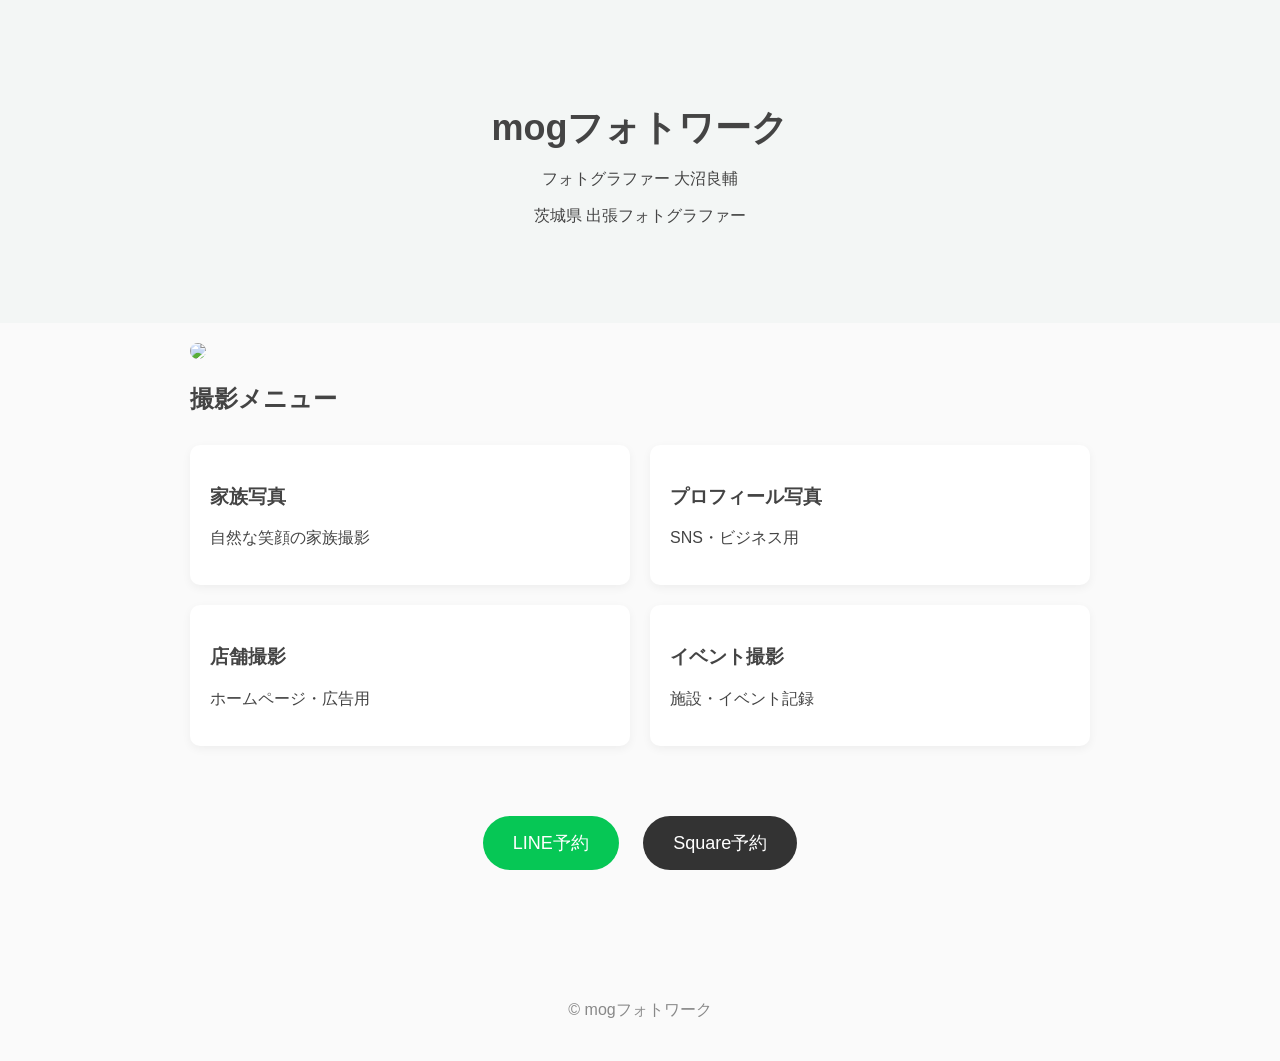
==== index.html @ 62182906 "Add initial HTML structure for mogフォトワーク" ====
<!DOCTYPE html>
<html lang="ja">
<head>
<meta charset="UTF-8">
<title>mogフォトワーク | フォトグラファー 大沼良輔</title>
<meta name="viewport" content="width=device-width, initial-scale=1">

<style>

body{
font-family:sans-serif;
margin:0;
background:#fafafa;
color:#444;
}

header{
text-align:center;
padding:80px 20px;
background:#f3f6f5;
}

h1{
font-size:36px;
margin-bottom:10px;
}

.container{
max-width:900px;
margin:auto;
padding:20px;
}

.hero img{
width:100%;
border-radius:10px;
}

.menu{
display:grid;
grid-template-columns:1fr 1fr;
gap:20px;
margin-top:30px;
}

.card{
background:white;
padding:20px;
border-radius:10px;
box-shadow:0 3px 10px rgba(0,0,0,0.05);
}

.buttons{
text-align:center;
margin:60px 0;
}

.btn{
display:inline-block;
padding:15px 30px;
margin:10px;
border-radius:30px;
text-decoration:none;
color:white;
font-size:18px;
}

.line{
background:#06C755;
}

.square{
background:#333;
}

footer{
text-align:center;
padding:40px;
color:#888;
}

</style>
</head>

<body>

<header>

<h1>mogフォトワーク</h1>
<p>フォトグラファー 大沼良輔</p>
<p>茨城県 出張フォトグラファー</p>

</header>

<div class="container">

<div class="hero">

<img src="photo.jpg">

</div>

<h2>撮影メニュー</h2>

<div class="menu">

<div class="card">
<h3>家族写真</h3>
<p>自然な笑顔の家族撮影</p>
</div>

<div class="card">
<h3>プロフィール写真</h3>
<p>SNS・ビジネス用</p>
</div>

<div class="card">
<h3>店舗撮影</h3>
<p>ホームページ・広告用</p>
</div>

<div class="card">
<h3>イベント撮影</h3>
<p>施設・イベント記録</p>
</div>

</div>

<div class="buttons">

<a class="btn line" href="#">LINE予約</a>

<a class="btn square" href="#">Square予約</a>

</div>

</div>

<footer>

© mogフォトワーク

</footer>

</body>
</html>
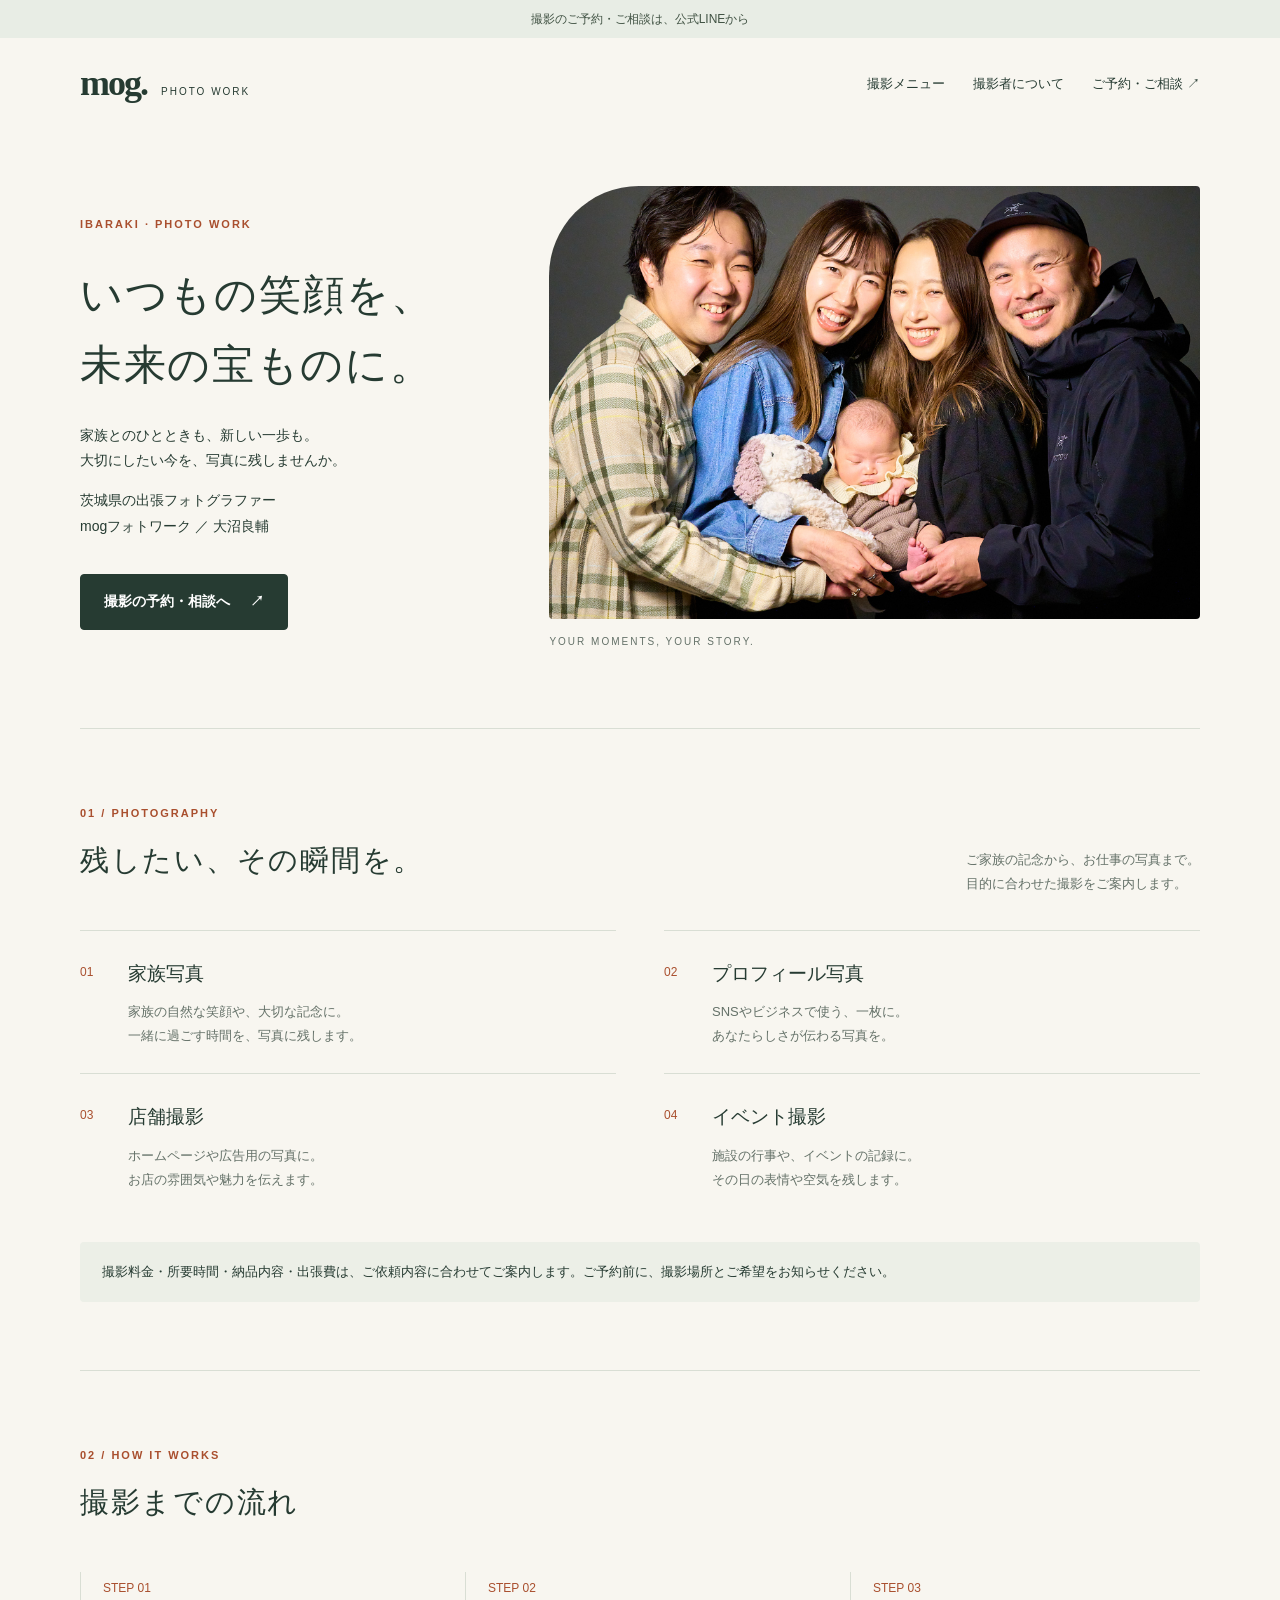
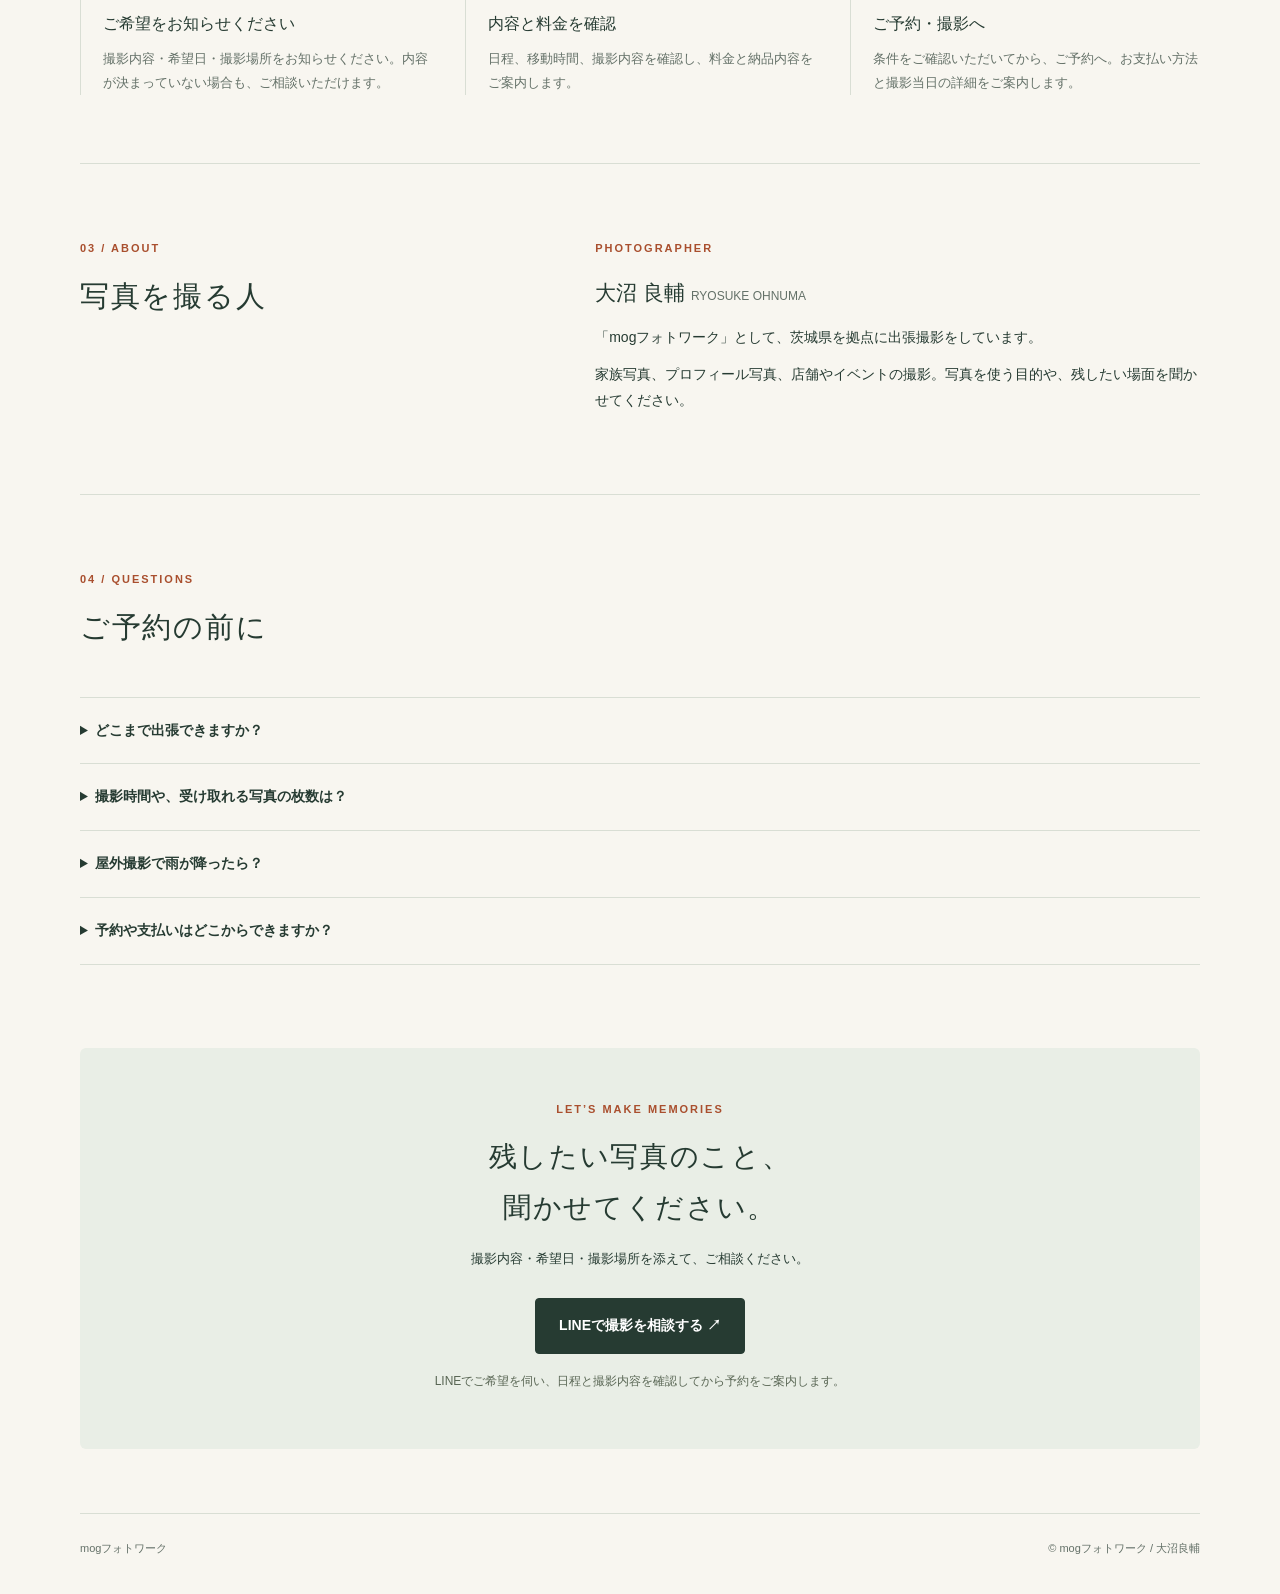
==== commit edfcbb47: "Add files via upload" ====
--- a/index.html
+++ b/index.html
@@ -1,146 +1,51 @@
-<!DOCTYPE html>
+<!doctype html>
 <html lang="ja">
 <head>
-<meta charset="UTF-8">
-<title>mogフォトワーク | フォトグラファー 大沼良輔</title>
+<meta charset="utf-8">
 <meta name="viewport" content="width=device-width, initial-scale=1">
-
+<meta name="description" content="茨城県の出張フォトグラファー、大沼良輔のmogフォトワーク。家族写真、プロフィール、店舗、イベントの撮影をご案内します。">
+<title>mogフォトワーク｜茨城の出張写真撮影</title>
 <style>
-
-body{
-font-family:sans-serif;
-margin:0;
-background:#fafafa;
-color:#444;
-}
-
-header{
-text-align:center;
-padding:80px 20px;
-background:#f3f6f5;
-}
-
-h1{
-font-size:36px;
-margin-bottom:10px;
-}
-
-.container{
-max-width:900px;
-margin:auto;
-padding:20px;
-}
-
-.hero img{
-width:100%;
-border-radius:10px;
-}
-
-.menu{
-display:grid;
-grid-template-columns:1fr 1fr;
-gap:20px;
-margin-top:30px;
-}
-
-.card{
-background:white;
-padding:20px;
-border-radius:10px;
-box-shadow:0 3px 10px rgba(0,0,0,0.05);
-}
-
-.buttons{
-text-align:center;
-margin:60px 0;
-}
-
-.btn{
-display:inline-block;
-padding:15px 30px;
-margin:10px;
-border-radius:30px;
-text-decoration:none;
-color:white;
-font-size:18px;
-}
-
-.line{
-background:#06C755;
-}
-
-.square{
-background:#333;
-}
-
-footer{
-text-align:center;
-padding:40px;
-color:#888;
-}
-
+:root{--paper:#f8f6f0;--ink:#263b32;--muted:#647168;--line:#d9ded4;--accent:#a94f2e;--white:#fffefa}*{box-sizing:border-box}[hidden]{display:none!important}html{scroll-behavior:smooth;scroll-padding-top:30px}body{margin:0;background:var(--paper);color:var(--ink);font-family:-apple-system,BlinkMacSystemFont,"Hiragino Kaku Gothic ProN","Yu Gothic",sans-serif;line-height:1.85}a{color:inherit}button{font:inherit}.wrap{width:min(1120px,calc(100% - 64px));margin:auto}.draft{padding:8px 20px;background:#e8ede5;color:#405243;text-align:center;font-size:12px}.nav{display:flex;align-items:center;justify-content:space-between;padding:26px 0}.brand{text-decoration:none;line-height:1.1}.brand b{font-size:36px;font-family:Georgia,serif;letter-spacing:-2px}.brand small{font-size:10px;letter-spacing:2px;margin-left:14px}.navlinks{display:flex;gap:28px;font-size:13px}.navlinks a{text-decoration:none}.hero{padding:56px 0 76px;display:grid;grid-template-columns:.85fr 1.3fr;gap:44px;align-items:center}.eyebrow{font-size:11px;letter-spacing:2px;color:var(--accent);font-weight:700}.hero h1{font-size:clamp(32px,3.3vw,46px);line-height:1.65;letter-spacing:.04em;font-family:"Yu Mincho","Hiragino Mincho ProN",serif;font-weight:500;margin:23px 0}.hero p{font-size:14px}.hero figure{margin:0}.hero img{display:block;width:100%;height:auto;border-radius:90px 4px 4px 4px}.hero figcaption{font-size:10px;letter-spacing:2px;color:var(--muted);margin-top:14px}.button{display:inline-flex;justify-content:center;align-items:center;gap:20px;background:var(--ink);color:white;text-decoration:none;border:1px solid var(--ink);border-radius:4px;padding:14px 23px;font-weight:600;font-size:14px;min-height:52px}.button.secondary{background:transparent;color:var(--ink)}.button:focus-visible,a:focus-visible,summary:focus-visible{outline:3px solid var(--accent);outline-offset:5px}.hero .button{margin-top:20px}.section{padding:68px 0;border-top:1px solid var(--line)}.sectionhead{display:flex;gap:32px;justify-content:space-between;align-items:end;margin-bottom:34px}h2{font-size:29px;font-weight:500;letter-spacing:.06em;margin:8px 0;font-family:"Yu Mincho","Hiragino Mincho ProN",serif}.sectionhead p{color:var(--muted);font-size:13px;max-width:360px;margin:0}.menus{display:grid;grid-template-columns:1fr 1fr;column-gap:48px}.menu{display:grid;grid-template-columns:36px 1fr;gap:12px;padding:25px 0;border-top:1px solid var(--line)}.number{font-size:12px;color:var(--accent);padding-top:5px}.menu h3{margin:0 0 9px;font-size:19px;font-weight:500}.menu p{font-size:13px;margin:0;color:var(--muted)}.note{font-size:13px;padding:18px 22px;background:#ecefe7;border-radius:4px;margin:25px 0 0}.steps{display:grid;grid-template-columns:repeat(3,1fr);gap:35px}.step{border-left:1px solid var(--line);padding-left:22px}.step h3{font-size:16px;font-weight:500;margin:8px 0}.step p{font-size:13px;color:var(--muted);margin:0}.about{display:grid;grid-template-columns:1fr 1.3fr;gap:50px}.about p{font-size:14px;margin:0 0 12px}.about strong{display:block;font-size:21px;font-weight:500;margin:12px 0}.faq details{border-top:1px solid var(--line);padding:20px 0}.faq details:last-child{border-bottom:1px solid var(--line)}summary{cursor:pointer;font-size:14px;font-weight:600}.faq details p{font-size:13px;color:var(--muted);margin:14px 0 0;max-width:760px}.booking{background:#e9eee6;border:0;border-radius:6px;padding:45px;text-align:center;margin:15px 0 64px}.booking h2{font-size:28px}.booking p{font-size:13px}.actions{display:flex;justify-content:center;flex-wrap:wrap;gap:14px;margin:27px 0 16px}.button[aria-disabled="true"]{background:#e0e5dc;color:#566350;border-color:#a3afa0;cursor:not-allowed}.status{font-size:12px!important;color:#596654}.footer{display:flex;justify-content:space-between;align-items:center;border-top:1px solid var(--line);padding:24px 0 35px;color:var(--muted);font-size:11px}.footer a{text-decoration:none}@media(max-width:760px){.wrap{width:calc(100% - 40px)}.nav{padding:22px 0}.brand small{display:block;margin:7px 0 0;letter-spacing:1px}.navlinks{gap:18px;font-size:12px}.navlinks .aboutlink{display:none}.hero{padding:26px 0 46px;grid-template-columns:1fr;gap:35px}.hero h1{font-size:34px;margin:16px 0}.hero img{border-radius:55px 3px 3px 3px}.hero p{max-width:400px}.section{padding:44px 0}.sectionhead{display:block;margin-bottom:23px}.sectionhead p{margin-top:14px}.menus,.steps,.about{grid-template-columns:1fr;gap:0}.menu{padding:21px 0}.steps{gap:26px}.about{gap:15px}.booking{padding:32px 20px;margin-bottom:35px}.booking h2{font-size:24px}.actions{display:grid;grid-template-columns:1fr}.footer{align-items:start;gap:15px}.footer span{font-size:10px}}@media(prefers-reduced-motion:reduce){html{scroll-behavior:auto}}
 </style>
 </head>
-
 <body>
-
-<header>
-
-<h1>mogフォトワーク</h1>
-<p>フォトグラファー 大沼良輔</p>
-<p>茨城県 出張フォトグラファー</p>
-
-</header>
-
-<div class="container">
-
-<div class="hero">
-
-<img src="photo.jpg">
-
+<div class="draft">撮影のご予約・ご相談は、公式LINEから</div>
+<div class="wrap">
+<header class="nav"><a class="brand" href="#top" aria-label="mogフォトワーク トップ"><b>mog.</b><small>PHOTO WORK</small></a><nav class="navlinks" aria-label="メインナビゲーション"><a href="#menu">撮影メニュー</a><a href="#about" class="aboutlink">撮影者について</a><a href="#booking">ご予約・ご相談 ↗</a></nav></header>
+<main id="top">
+<section class="hero" aria-labelledby="hero-title"><div><span class="eyebrow">IBARAKI · PHOTO WORK</span><h1 id="hero-title">いつもの笑顔を、<br>未来の宝ものに。</h1><p>家族とのひとときも、新しい一歩も。<br>大切にしたい今を、写真に残しませんか。</p><p>茨城県の出張フォトグラファー<br>mogフォトワーク ／ 大沼良輔</p><a class="button" href="#booking">撮影の予約・相談へ <span aria-hidden="true">↗</span></a></div><figure><img src="20251213%E7%A7%8B%E5%B1%B1%E6%A7%984254.jpg" width="2048" height="1365" alt="赤ちゃんを囲む家族の笑顔を写した家族写真" fetchpriority="high"><figcaption>YOUR MOMENTS, YOUR STORY.</figcaption></figure></section>
+<section class="section" id="menu"><div class="sectionhead"><div><span class="eyebrow">01 / PHOTOGRAPHY</span><h2>残したい、その瞬間を。</h2></div><p>ご家族の記念から、お仕事の写真まで。<br>目的に合わせた撮影をご案内します。</p></div><div class="menus"><article class="menu"><span class="number">01</span><div><h3>家族写真</h3><p>家族の自然な笑顔や、大切な記念に。<br>一緒に過ごす時間を、写真に残します。</p></div></article><article class="menu"><span class="number">02</span><div><h3>プロフィール写真</h3><p>SNSやビジネスで使う、一枚に。<br>あなたらしさが伝わる写真を。</p></div></article><article class="menu"><span class="number">03</span><div><h3>店舗撮影</h3><p>ホームページや広告用の写真に。<br>お店の雰囲気や魅力を伝えます。</p></div></article><article class="menu"><span class="number">04</span><div><h3>イベント撮影</h3><p>施設の行事や、イベントの記録に。<br>その日の表情や空気を残します。</p></div></article></div><p class="note">撮影料金・所要時間・納品内容・出張費は、ご依頼内容に合わせてご案内します。ご予約前に、撮影場所とご希望をお知らせください。</p></section>
+<section class="section"><div class="sectionhead"><div><span class="eyebrow">02 / HOW IT WORKS</span><h2>撮影までの流れ</h2></div></div><div class="steps"><article class="step"><span class="number">STEP 01</span><h3>ご希望をお知らせください</h3><p>撮影内容・希望日・撮影場所をお知らせください。内容が決まっていない場合も、ご相談いただけます。</p></article><article class="step"><span class="number">STEP 02</span><h3>内容と料金を確認</h3><p>日程、移動時間、撮影内容を確認し、料金と納品内容をご案内します。</p></article><article class="step"><span class="number">STEP 03</span><h3>ご予約・撮影へ</h3><p>条件をご確認いただいてから、ご予約へ。お支払い方法と撮影当日の詳細をご案内します。</p></article></div></section>
+<section class="section about" id="about"><div><span class="eyebrow">03 / ABOUT</span><h2>写真を撮る人</h2></div><div><span class="eyebrow">PHOTOGRAPHER</span><strong>大沼 良輔 <small style="font-size:12px;color:var(--muted)">RYOSUKE OHNUMA</small></strong><p>「mogフォトワーク」として、茨城県を拠点に出張撮影をしています。</p><p>家族写真、プロフィール写真、店舗やイベントの撮影。写真を使う目的や、残したい場面を聞かせてください。</p></div></section>
+<section class="section faq"><div class="sectionhead"><div><span class="eyebrow">04 / QUESTIONS</span><h2>ご予約の前に</h2></div></div><details><summary>どこまで出張できますか？</summary><p>茨城県を拠点にしています。撮影をご希望の市町村や会場をお知らせください。対応可否と出張費は、ご予約前にご案内します。</p></details><details><summary>撮影時間や、受け取れる写真の枚数は？</summary><p>撮影内容に合わせてご案内します。ご希望の用途や人数とあわせて、必要な枚数や納期があればお知らせください。</p></details><details><summary>屋外撮影で雨が降ったら？</summary><p>雨天時の日程変更やキャンセルの条件は、ご予約前にご確認ください。撮影場所や内容に合わせてご相談します。</p></details><details><summary>予約や支払いはどこからできますか？</summary><p id="booking-answer">撮影のご予約・ご相談は、公式LINEから承っています。日程と撮影内容を確認したうえで、料金・お支払い方法をご案内します。</p></details></section>
+<section class="booking" id="booking"><span class="eyebrow">LET’S MAKE MEMORIES</span><h2>残したい写真のこと、<br>聞かせてください。</h2><p>撮影内容・希望日・撮影場所を添えて、ご相談ください。</p><div class="actions"><a class="button secondary" id="square-link" hidden aria-disabled="true">空き日程・予約を見る</a><a class="button" id="line-link" href="https://lin.ee/82Gytmp">LINEで撮影を相談する ↗</a></div><p class="status" id="booking-status">ご希望を伺い、日程と撮影内容を確認してから予約をご案内します。</p></section>
+</main><footer class="footer"><a href="#top">mogフォトワーク</a><span>© mogフォトワーク / 大沼良輔</span></footer>
 </div>
-
-<h2>撮影メニュー</h2>
-
-<div class="menu">
-
-<div class="card">
-<h3>家族写真</h3>
-<p>自然な笑顔の家族撮影</p>
-</div>
-
-<div class="card">
-<h3>プロフィール写真</h3>
-<p>SNS・ビジネス用</p>
-</div>
-
-<div class="card">
-<h3>店舗撮影</h3>
-<p>ホームページ・広告用</p>
-</div>
-
-<div class="card">
-<h3>イベント撮影</h3>
-<p>施設・イベント記録</p>
-</div>
-
-</div>
-
-<div class="buttons">
-
-<a class="btn line" href="#">LINE予約</a>
-
-<a class="btn square" href="#">Square予約</a>
-
-</div>
-
-</div>
-
-<footer>
-
-© mogフォトワーク
-
-</footer>
-
+<script>
+// お客さま向けの公開URLを確認してから設定。Squareの管理画面URLは使用しない。
+const BOOKING = { square: '', line: 'https://lin.ee/82Gytmp' };
+function connect(id, url, allowedHosts, label) {
+  if (!url) return false;
+  try {
+    const parsed = new URL(url);
+    if (parsed.protocol !== 'https:' || !allowedHosts.includes(parsed.hostname)) return false;
+    if (/\/(dashboard|login)(\/|$)/.test(parsed.pathname)) return false;
+    const anchor = document.getElementById(id);
+    anchor.href = parsed.href;
+    anchor.removeAttribute('aria-disabled');
+    anchor.hidden = false;
+    anchor.textContent = label + ' ↗';
+    return true;
+  } catch { return false; }
+}
+const squareReady = connect('square-link', BOOKING.square, ['squareup.com', 'book.squareup.com', 'app.squareup.com'], '空き日程・予約を見る');
+const lineReady = connect('line-link', BOOKING.line, ['lin.ee', 'line.me'], 'LINEで撮影を相談する');
+if (squareReady || lineReady) {
+  const message = squareReady && lineReady ? '日程が決まっている方はSquare予約へ。撮影内容のご相談はLINEからどうぞ。' : lineReady ? 'LINEでご希望を伺い、日程と撮影内容を確認してから予約をご案内します。' : '空き日程・ご予約はSquare予約からご確認ください。';
+  document.getElementById('booking-status').textContent = message;
+  document.getElementById('booking-answer').textContent = message;
+}
+</script>
 </body>
 </html>
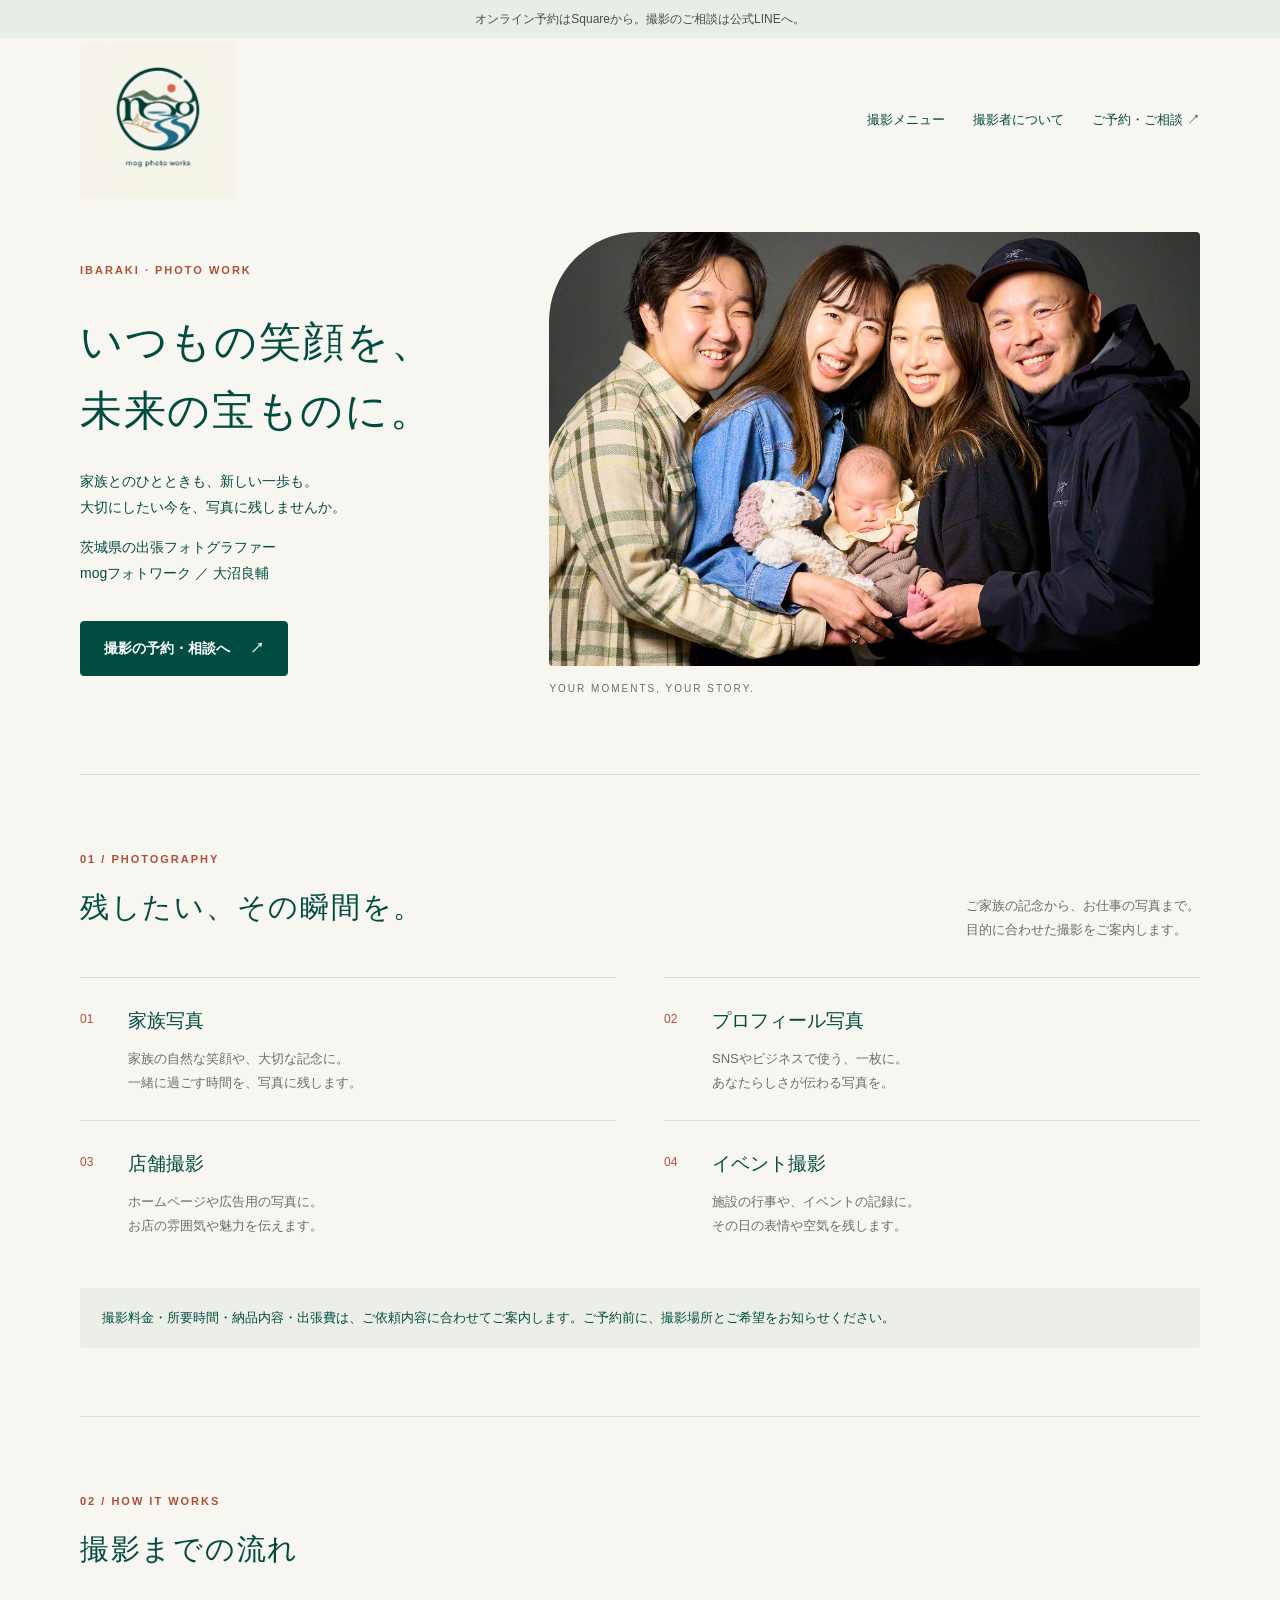
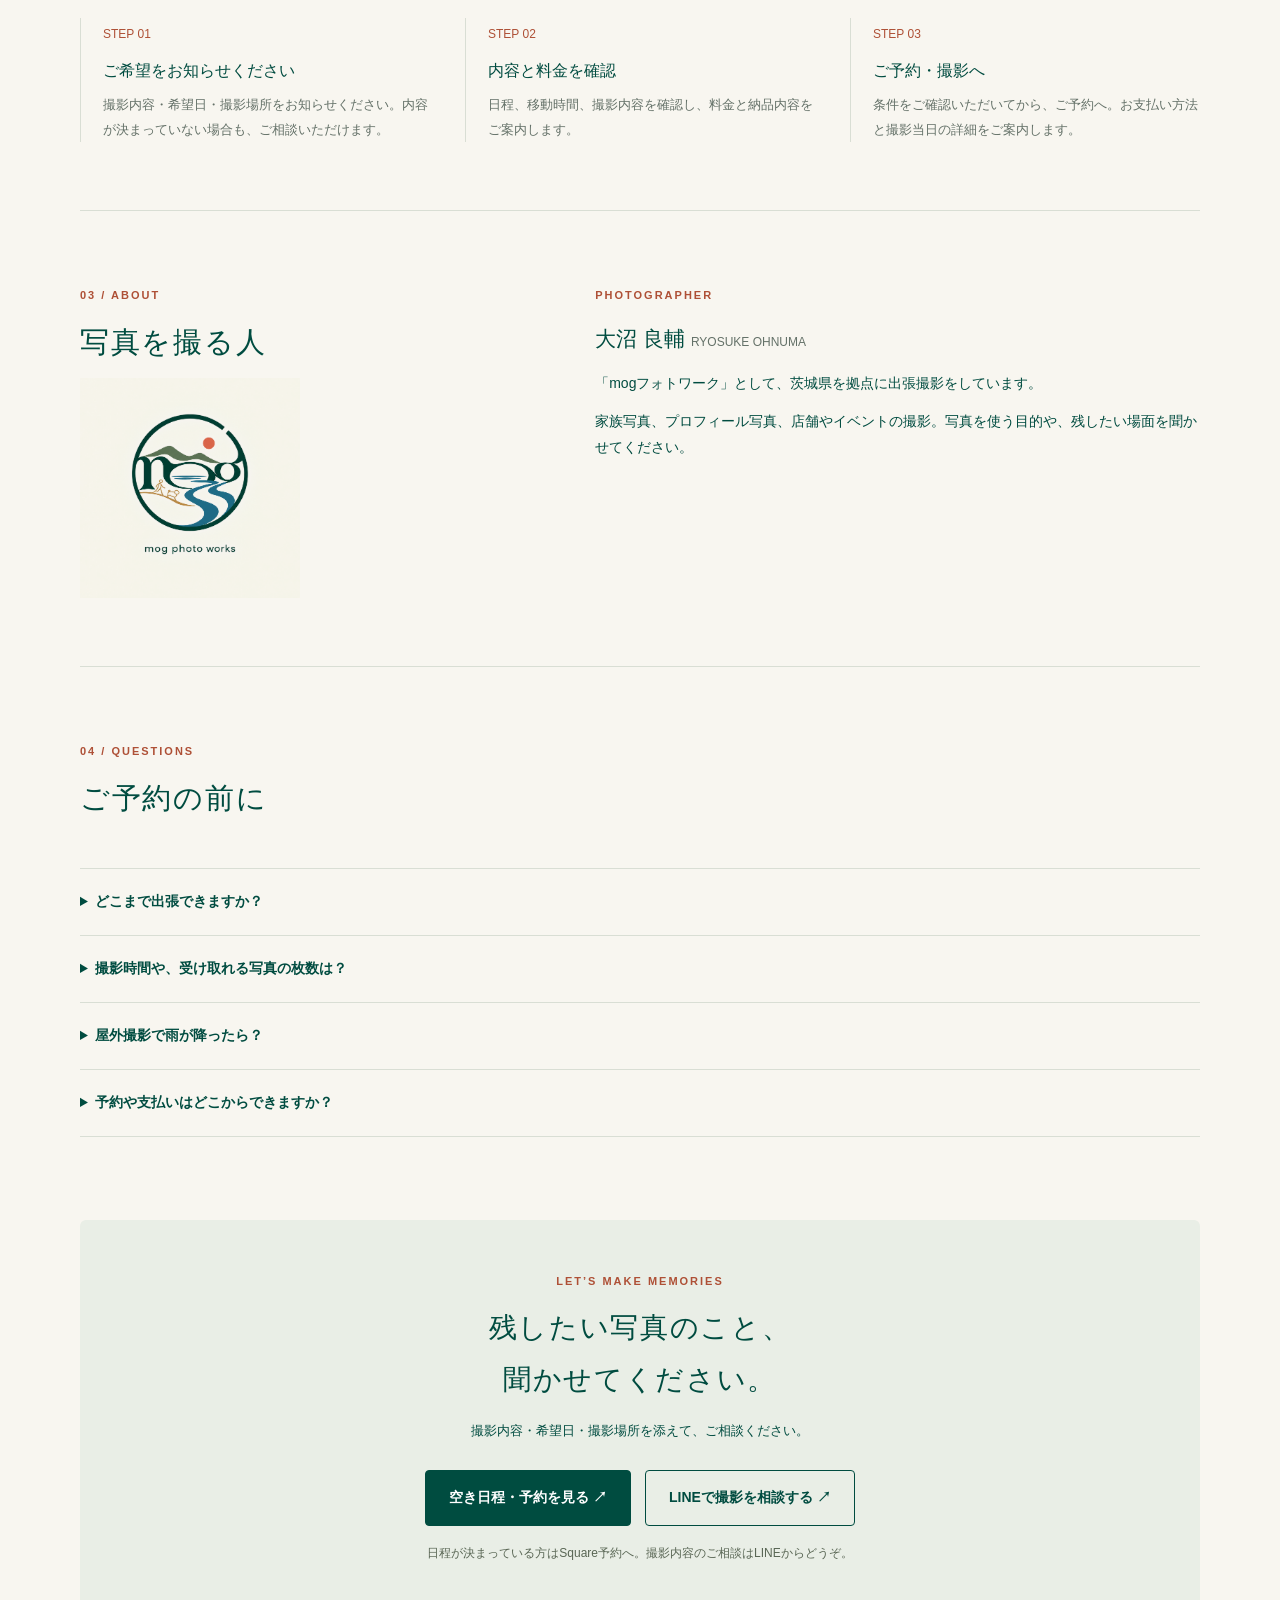
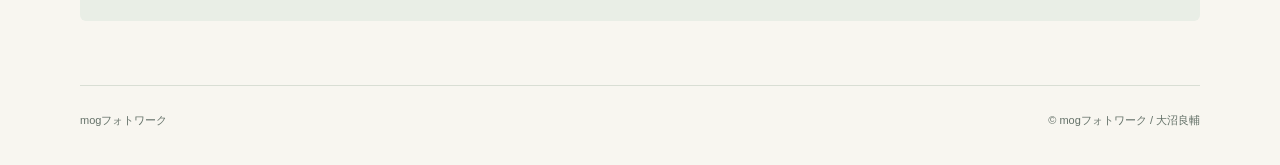
==== commit 6424d989: "Add files via upload" ====
--- a/index.html
+++ b/index.html
@@ -6,25 +6,33 @@
 <meta name="description" content="茨城県の出張フォトグラファー、大沼良輔のmogフォトワーク。家族写真、プロフィール、店舗、イベントの撮影をご案内します。">
 <title>mogフォトワーク｜茨城の出張写真撮影</title>
 <style>
-:root{--paper:#f8f6f0;--ink:#263b32;--muted:#647168;--line:#d9ded4;--accent:#a94f2e;--white:#fffefa}*{box-sizing:border-box}[hidden]{display:none!important}html{scroll-behavior:smooth;scroll-padding-top:30px}body{margin:0;background:var(--paper);color:var(--ink);font-family:-apple-system,BlinkMacSystemFont,"Hiragino Kaku Gothic ProN","Yu Gothic",sans-serif;line-height:1.85}a{color:inherit}button{font:inherit}.wrap{width:min(1120px,calc(100% - 64px));margin:auto}.draft{padding:8px 20px;background:#e8ede5;color:#405243;text-align:center;font-size:12px}.nav{display:flex;align-items:center;justify-content:space-between;padding:26px 0}.brand{text-decoration:none;line-height:1.1}.brand b{font-size:36px;font-family:Georgia,serif;letter-spacing:-2px}.brand small{font-size:10px;letter-spacing:2px;margin-left:14px}.navlinks{display:flex;gap:28px;font-size:13px}.navlinks a{text-decoration:none}.hero{padding:56px 0 76px;display:grid;grid-template-columns:.85fr 1.3fr;gap:44px;align-items:center}.eyebrow{font-size:11px;letter-spacing:2px;color:var(--accent);font-weight:700}.hero h1{font-size:clamp(32px,3.3vw,46px);line-height:1.65;letter-spacing:.04em;font-family:"Yu Mincho","Hiragino Mincho ProN",serif;font-weight:500;margin:23px 0}.hero p{font-size:14px}.hero figure{margin:0}.hero img{display:block;width:100%;height:auto;border-radius:90px 4px 4px 4px}.hero figcaption{font-size:10px;letter-spacing:2px;color:var(--muted);margin-top:14px}.button{display:inline-flex;justify-content:center;align-items:center;gap:20px;background:var(--ink);color:white;text-decoration:none;border:1px solid var(--ink);border-radius:4px;padding:14px 23px;font-weight:600;font-size:14px;min-height:52px}.button.secondary{background:transparent;color:var(--ink)}.button:focus-visible,a:focus-visible,summary:focus-visible{outline:3px solid var(--accent);outline-offset:5px}.hero .button{margin-top:20px}.section{padding:68px 0;border-top:1px solid var(--line)}.sectionhead{display:flex;gap:32px;justify-content:space-between;align-items:end;margin-bottom:34px}h2{font-size:29px;font-weight:500;letter-spacing:.06em;margin:8px 0;font-family:"Yu Mincho","Hiragino Mincho ProN",serif}.sectionhead p{color:var(--muted);font-size:13px;max-width:360px;margin:0}.menus{display:grid;grid-template-columns:1fr 1fr;column-gap:48px}.menu{display:grid;grid-template-columns:36px 1fr;gap:12px;padding:25px 0;border-top:1px solid var(--line)}.number{font-size:12px;color:var(--accent);padding-top:5px}.menu h3{margin:0 0 9px;font-size:19px;font-weight:500}.menu p{font-size:13px;margin:0;color:var(--muted)}.note{font-size:13px;padding:18px 22px;background:#ecefe7;border-radius:4px;margin:25px 0 0}.steps{display:grid;grid-template-columns:repeat(3,1fr);gap:35px}.step{border-left:1px solid var(--line);padding-left:22px}.step h3{font-size:16px;font-weight:500;margin:8px 0}.step p{font-size:13px;color:var(--muted);margin:0}.about{display:grid;grid-template-columns:1fr 1.3fr;gap:50px}.about p{font-size:14px;margin:0 0 12px}.about strong{display:block;font-size:21px;font-weight:500;margin:12px 0}.faq details{border-top:1px solid var(--line);padding:20px 0}.faq details:last-child{border-bottom:1px solid var(--line)}summary{cursor:pointer;font-size:14px;font-weight:600}.faq details p{font-size:13px;color:var(--muted);margin:14px 0 0;max-width:760px}.booking{background:#e9eee6;border:0;border-radius:6px;padding:45px;text-align:center;margin:15px 0 64px}.booking h2{font-size:28px}.booking p{font-size:13px}.actions{display:flex;justify-content:center;flex-wrap:wrap;gap:14px;margin:27px 0 16px}.button[aria-disabled="true"]{background:#e0e5dc;color:#566350;border-color:#a3afa0;cursor:not-allowed}.status{font-size:12px!important;color:#596654}.footer{display:flex;justify-content:space-between;align-items:center;border-top:1px solid var(--line);padding:24px 0 35px;color:var(--muted);font-size:11px}.footer a{text-decoration:none}@media(max-width:760px){.wrap{width:calc(100% - 40px)}.nav{padding:22px 0}.brand small{display:block;margin:7px 0 0;letter-spacing:1px}.navlinks{gap:18px;font-size:12px}.navlinks .aboutlink{display:none}.hero{padding:26px 0 46px;grid-template-columns:1fr;gap:35px}.hero h1{font-size:34px;margin:16px 0}.hero img{border-radius:55px 3px 3px 3px}.hero p{max-width:400px}.section{padding:44px 0}.sectionhead{display:block;margin-bottom:23px}.sectionhead p{margin-top:14px}.menus,.steps,.about{grid-template-columns:1fr;gap:0}.menu{padding:21px 0}.steps{gap:26px}.about{gap:15px}.booking{padding:32px 20px;margin-bottom:35px}.booking h2{font-size:24px}.actions{display:grid;grid-template-columns:1fr}.footer{align-items:start;gap:15px}.footer span{font-size:10px}}@media(prefers-reduced-motion:reduce){html{scroll-behavior:auto}}
+:root{--paper:#f8f6f0;--ink:#004c40;--muted:#647168;--line:#d9ded4;--accent:#ae5036;--white:#fffefa}*{box-sizing:border-box}[hidden]{display:none!important}html{scroll-behavior:smooth;scroll-padding-top:30px}body{margin:0;background:var(--paper);color:var(--ink);font-family:-apple-system,BlinkMacSystemFont,"Hiragino Kaku Gothic ProN","Yu Gothic",sans-serif;line-height:1.85}a{color:inherit}button{font:inherit}.wrap{width:min(1120px,calc(100% - 64px));margin:auto}.draft{padding:8px 20px;background:#e8ede5;color:#405243;text-align:center;font-size:12px}.nav{display:flex;align-items:center;justify-content:space-between;padding:26px 0}.brand{text-decoration:none;line-height:1.1}.brand b{font-size:36px;font-family:Georgia,serif;letter-spacing:-2px}.brand small{font-size:10px;letter-spacing:2px;margin-left:14px}.navlinks{display:flex;gap:28px;font-size:13px}.navlinks a{text-decoration:none}.hero{padding:56px 0 76px;display:grid;grid-template-columns:.85fr 1.3fr;gap:44px;align-items:center}.eyebrow{font-size:11px;letter-spacing:2px;color:var(--accent);font-weight:700}.hero h1{font-size:clamp(32px,3.3vw,46px);line-height:1.65;letter-spacing:.04em;font-family:"Yu Mincho","Hiragino Mincho ProN",serif;font-weight:500;margin:23px 0}.hero p{font-size:14px}.hero figure{margin:0}.hero img{display:block;width:100%;height:auto;border-radius:90px 4px 4px 4px}.hero figcaption{font-size:10px;letter-spacing:2px;color:var(--muted);margin-top:14px}.button{display:inline-flex;justify-content:center;align-items:center;gap:20px;background:var(--ink);color:white;text-decoration:none;border:1px solid var(--ink);border-radius:4px;padding:14px 23px;font-weight:600;font-size:14px;min-height:52px}.button.secondary{background:transparent;color:var(--ink)}.button:focus-visible,a:focus-visible,summary:focus-visible{outline:3px solid var(--accent);outline-offset:5px}.hero .button{margin-top:20px}.section{padding:68px 0;border-top:1px solid var(--line)}.sectionhead{display:flex;gap:32px;justify-content:space-between;align-items:end;margin-bottom:34px}h2{font-size:29px;font-weight:500;letter-spacing:.06em;margin:8px 0;font-family:"Yu Mincho","Hiragino Mincho ProN",serif}.sectionhead p{color:var(--muted);font-size:13px;max-width:360px;margin:0}.menus{display:grid;grid-template-columns:1fr 1fr;column-gap:48px}.menu{display:grid;grid-template-columns:36px 1fr;gap:12px;padding:25px 0;border-top:1px solid var(--line)}.number{font-size:12px;color:var(--accent);padding-top:5px}.menu h3{margin:0 0 9px;font-size:19px;font-weight:500}.menu p{font-size:13px;margin:0;color:var(--muted)}.note{font-size:13px;padding:18px 22px;background:#ecefe7;border-radius:4px;margin:25px 0 0}.steps{display:grid;grid-template-columns:repeat(3,1fr);gap:35px}.step{border-left:1px solid var(--line);padding-left:22px}.step h3{font-size:16px;font-weight:500;margin:8px 0}.step p{font-size:13px;color:var(--muted);margin:0}.about{display:grid;grid-template-columns:1fr 1.3fr;gap:50px}.about p{font-size:14px;margin:0 0 12px}.about strong{display:block;font-size:21px;font-weight:500;margin:12px 0}.faq details{border-top:1px solid var(--line);padding:20px 0}.faq details:last-child{border-bottom:1px solid var(--line)}summary{cursor:pointer;font-size:14px;font-weight:600}.faq details p{font-size:13px;color:var(--muted);margin:14px 0 0;max-width:760px}.booking{background:#e9eee6;border:0;border-radius:6px;padding:45px;text-align:center;margin:15px 0 64px}.booking h2{font-size:28px}.booking p{font-size:13px}.actions{display:flex;justify-content:center;flex-wrap:wrap;gap:14px;margin:27px 0 16px}.button[aria-disabled="true"]{background:#e0e5dc;color:#566350;border-color:#a3afa0;cursor:not-allowed}.status{font-size:12px!important;color:#596654}.footer{display:flex;justify-content:space-between;align-items:center;border-top:1px solid var(--line);padding:24px 0 35px;color:var(--muted);font-size:11px}.footer a{text-decoration:none}@media(max-width:760px){.wrap{width:calc(100% - 40px)}.nav{padding:22px 0}.brand small{display:block;margin:7px 0 0;letter-spacing:1px}.navlinks{gap:18px;font-size:12px}.navlinks .aboutlink{display:none}.hero{padding:26px 0 46px;grid-template-columns:1fr;gap:35px}.hero h1{font-size:34px;margin:16px 0}.hero img{border-radius:55px 3px 3px 3px}.hero p{max-width:400px}.section{padding:44px 0}.sectionhead{display:block;margin-bottom:23px}.sectionhead p{margin-top:14px}.menus,.steps,.about{grid-template-columns:1fr;gap:0}.menu{padding:21px 0}.steps{gap:26px}.about{gap:15px}.booking{padding:32px 20px;margin-bottom:35px}.booking h2{font-size:24px}.actions{display:grid;grid-template-columns:1fr}.footer{align-items:start;gap:15px}.footer span{font-size:10px}}@media(prefers-reduced-motion:reduce){html{scroll-behavior:auto}}
+
+/* Supplied brand artwork, kept intact. */
+.brand{display:block;flex-shrink:0;width:156px}
+.brand-logo{display:block;width:100%;height:auto;mix-blend-mode:multiply}
+.nav{padding:4px 0;gap:24px}
+.hero{padding-top:30px}
+.about-logo{display:block;width:220px;height:auto;max-width:100%;mix-blend-mode:multiply;margin-top:8px}
+@media(max-width:760px){.brand{width:116px}.nav{padding:4px 0;gap:12px}.navlinks{gap:14px;flex-wrap:wrap;justify-content:flex-end}.hero{padding-top:20px}.about-logo{width:180px}}
 </style>
 </head>
 <body>
-<div class="draft">撮影のご予約・ご相談は、公式LINEから</div>
+<div class="draft">オンライン予約はSquareから。撮影のご相談は公式LINEへ。</div>
 <div class="wrap">
-<header class="nav"><a class="brand" href="#top" aria-label="mogフォトワーク トップ"><b>mog.</b><small>PHOTO WORK</small></a><nav class="navlinks" aria-label="メインナビゲーション"><a href="#menu">撮影メニュー</a><a href="#about" class="aboutlink">撮影者について</a><a href="#booking">ご予約・ご相談 ↗</a></nav></header>
+<header class="nav"><a class="brand" href="#top" aria-label="mogフォトワーク トップ"><img class="brand-logo" src="mog-logo.png" width="5016" height="5016" alt="mog photo works"></a><nav class="navlinks" aria-label="メインナビゲーション"><a href="#menu">撮影メニュー</a><a href="#about" class="aboutlink">撮影者について</a><a href="#booking">ご予約・ご相談 ↗</a></nav></header>
 <main id="top">
 <section class="hero" aria-labelledby="hero-title"><div><span class="eyebrow">IBARAKI · PHOTO WORK</span><h1 id="hero-title">いつもの笑顔を、<br>未来の宝ものに。</h1><p>家族とのひとときも、新しい一歩も。<br>大切にしたい今を、写真に残しませんか。</p><p>茨城県の出張フォトグラファー<br>mogフォトワーク ／ 大沼良輔</p><a class="button" href="#booking">撮影の予約・相談へ <span aria-hidden="true">↗</span></a></div><figure><img src="20251213%E7%A7%8B%E5%B1%B1%E6%A7%984254.jpg" width="2048" height="1365" alt="赤ちゃんを囲む家族の笑顔を写した家族写真" fetchpriority="high"><figcaption>YOUR MOMENTS, YOUR STORY.</figcaption></figure></section>
 <section class="section" id="menu"><div class="sectionhead"><div><span class="eyebrow">01 / PHOTOGRAPHY</span><h2>残したい、その瞬間を。</h2></div><p>ご家族の記念から、お仕事の写真まで。<br>目的に合わせた撮影をご案内します。</p></div><div class="menus"><article class="menu"><span class="number">01</span><div><h3>家族写真</h3><p>家族の自然な笑顔や、大切な記念に。<br>一緒に過ごす時間を、写真に残します。</p></div></article><article class="menu"><span class="number">02</span><div><h3>プロフィール写真</h3><p>SNSやビジネスで使う、一枚に。<br>あなたらしさが伝わる写真を。</p></div></article><article class="menu"><span class="number">03</span><div><h3>店舗撮影</h3><p>ホームページや広告用の写真に。<br>お店の雰囲気や魅力を伝えます。</p></div></article><article class="menu"><span class="number">04</span><div><h3>イベント撮影</h3><p>施設の行事や、イベントの記録に。<br>その日の表情や空気を残します。</p></div></article></div><p class="note">撮影料金・所要時間・納品内容・出張費は、ご依頼内容に合わせてご案内します。ご予約前に、撮影場所とご希望をお知らせください。</p></section>
 <section class="section"><div class="sectionhead"><div><span class="eyebrow">02 / HOW IT WORKS</span><h2>撮影までの流れ</h2></div></div><div class="steps"><article class="step"><span class="number">STEP 01</span><h3>ご希望をお知らせください</h3><p>撮影内容・希望日・撮影場所をお知らせください。内容が決まっていない場合も、ご相談いただけます。</p></article><article class="step"><span class="number">STEP 02</span><h3>内容と料金を確認</h3><p>日程、移動時間、撮影内容を確認し、料金と納品内容をご案内します。</p></article><article class="step"><span class="number">STEP 03</span><h3>ご予約・撮影へ</h3><p>条件をご確認いただいてから、ご予約へ。お支払い方法と撮影当日の詳細をご案内します。</p></article></div></section>
-<section class="section about" id="about"><div><span class="eyebrow">03 / ABOUT</span><h2>写真を撮る人</h2></div><div><span class="eyebrow">PHOTOGRAPHER</span><strong>大沼 良輔 <small style="font-size:12px;color:var(--muted)">RYOSUKE OHNUMA</small></strong><p>「mogフォトワーク」として、茨城県を拠点に出張撮影をしています。</p><p>家族写真、プロフィール写真、店舗やイベントの撮影。写真を使う目的や、残したい場面を聞かせてください。</p></div></section>
-<section class="section faq"><div class="sectionhead"><div><span class="eyebrow">04 / QUESTIONS</span><h2>ご予約の前に</h2></div></div><details><summary>どこまで出張できますか？</summary><p>茨城県を拠点にしています。撮影をご希望の市町村や会場をお知らせください。対応可否と出張費は、ご予約前にご案内します。</p></details><details><summary>撮影時間や、受け取れる写真の枚数は？</summary><p>撮影内容に合わせてご案内します。ご希望の用途や人数とあわせて、必要な枚数や納期があればお知らせください。</p></details><details><summary>屋外撮影で雨が降ったら？</summary><p>雨天時の日程変更やキャンセルの条件は、ご予約前にご確認ください。撮影場所や内容に合わせてご相談します。</p></details><details><summary>予約や支払いはどこからできますか？</summary><p id="booking-answer">撮影のご予約・ご相談は、公式LINEから承っています。日程と撮影内容を確認したうえで、料金・お支払い方法をご案内します。</p></details></section>
-<section class="booking" id="booking"><span class="eyebrow">LET’S MAKE MEMORIES</span><h2>残したい写真のこと、<br>聞かせてください。</h2><p>撮影内容・希望日・撮影場所を添えて、ご相談ください。</p><div class="actions"><a class="button secondary" id="square-link" hidden aria-disabled="true">空き日程・予約を見る</a><a class="button" id="line-link" href="https://lin.ee/82Gytmp">LINEで撮影を相談する ↗</a></div><p class="status" id="booking-status">ご希望を伺い、日程と撮影内容を確認してから予約をご案内します。</p></section>
+<section class="section about" id="about"><div><span class="eyebrow">03 / ABOUT</span><h2>写真を撮る人</h2><img class="about-logo" src="mog-logo.png" width="5016" height="5016" alt="mog photo worksのロゴ" loading="lazy"></div><div><span class="eyebrow">PHOTOGRAPHER</span><strong>大沼 良輔 <small style="font-size:12px;color:var(--muted)">RYOSUKE OHNUMA</small></strong><p>「mogフォトワーク」として、茨城県を拠点に出張撮影をしています。</p><p>家族写真、プロフィール写真、店舗やイベントの撮影。写真を使う目的や、残したい場面を聞かせてください。</p></div></section>
+<section class="section faq"><div class="sectionhead"><div><span class="eyebrow">04 / QUESTIONS</span><h2>ご予約の前に</h2></div></div><details><summary>どこまで出張できますか？</summary><p>茨城県を拠点にしています。撮影をご希望の市町村や会場をお知らせください。対応可否と出張費は、ご予約前にご案内します。</p></details><details><summary>撮影時間や、受け取れる写真の枚数は？</summary><p>撮影内容に合わせてご案内します。ご希望の用途や人数とあわせて、必要な枚数や納期があればお知らせください。</p></details><details><summary>屋外撮影で雨が降ったら？</summary><p>雨天時の日程変更やキャンセルの条件は、ご予約前にご確認ください。撮影場所や内容に合わせてご相談します。</p></details><details><summary>予約や支払いはどこからできますか？</summary><p id="booking-answer">空き日程・予約メニューはSquare予約ページからご確認ください。撮影場所や内容のご相談は公式LINEで承っています。お支払い条件はご予約時にご確認ください。</p></details></section>
+<section class="booking" id="booking"><span class="eyebrow">LET’S MAKE MEMORIES</span><h2>残したい写真のこと、<br>聞かせてください。</h2><p>撮影内容・希望日・撮影場所を添えて、ご相談ください。</p><div class="actions"><a class="button" id="square-link" href="https://app.squareup.com/appointments/book/hnw331b20ayoka/LTMH9V4V33420/start">空き日程・予約を見る ↗</a><a class="button secondary" id="line-link" href="https://lin.ee/82Gytmp">LINEで撮影を相談する ↗</a></div><p class="status" id="booking-status">空き日程・予約メニューはSquareへ。撮影場所や内容のご相談はLINEからどうぞ。</p></section>
 </main><footer class="footer"><a href="#top">mogフォトワーク</a><span>© mogフォトワーク / 大沼良輔</span></footer>
 </div>
 <script>
 // お客さま向けの公開URLを確認してから設定。Squareの管理画面URLは使用しない。
-const BOOKING = { square: '', line: 'https://lin.ee/82Gytmp' };
+const BOOKING = { square: 'https://app.squareup.com/appointments/book/hnw331b20ayoka/LTMH9V4V33420/start', line: 'https://lin.ee/82Gytmp' };
 function connect(id, url, allowedHosts, label) {
   if (!url) return false;
   try {
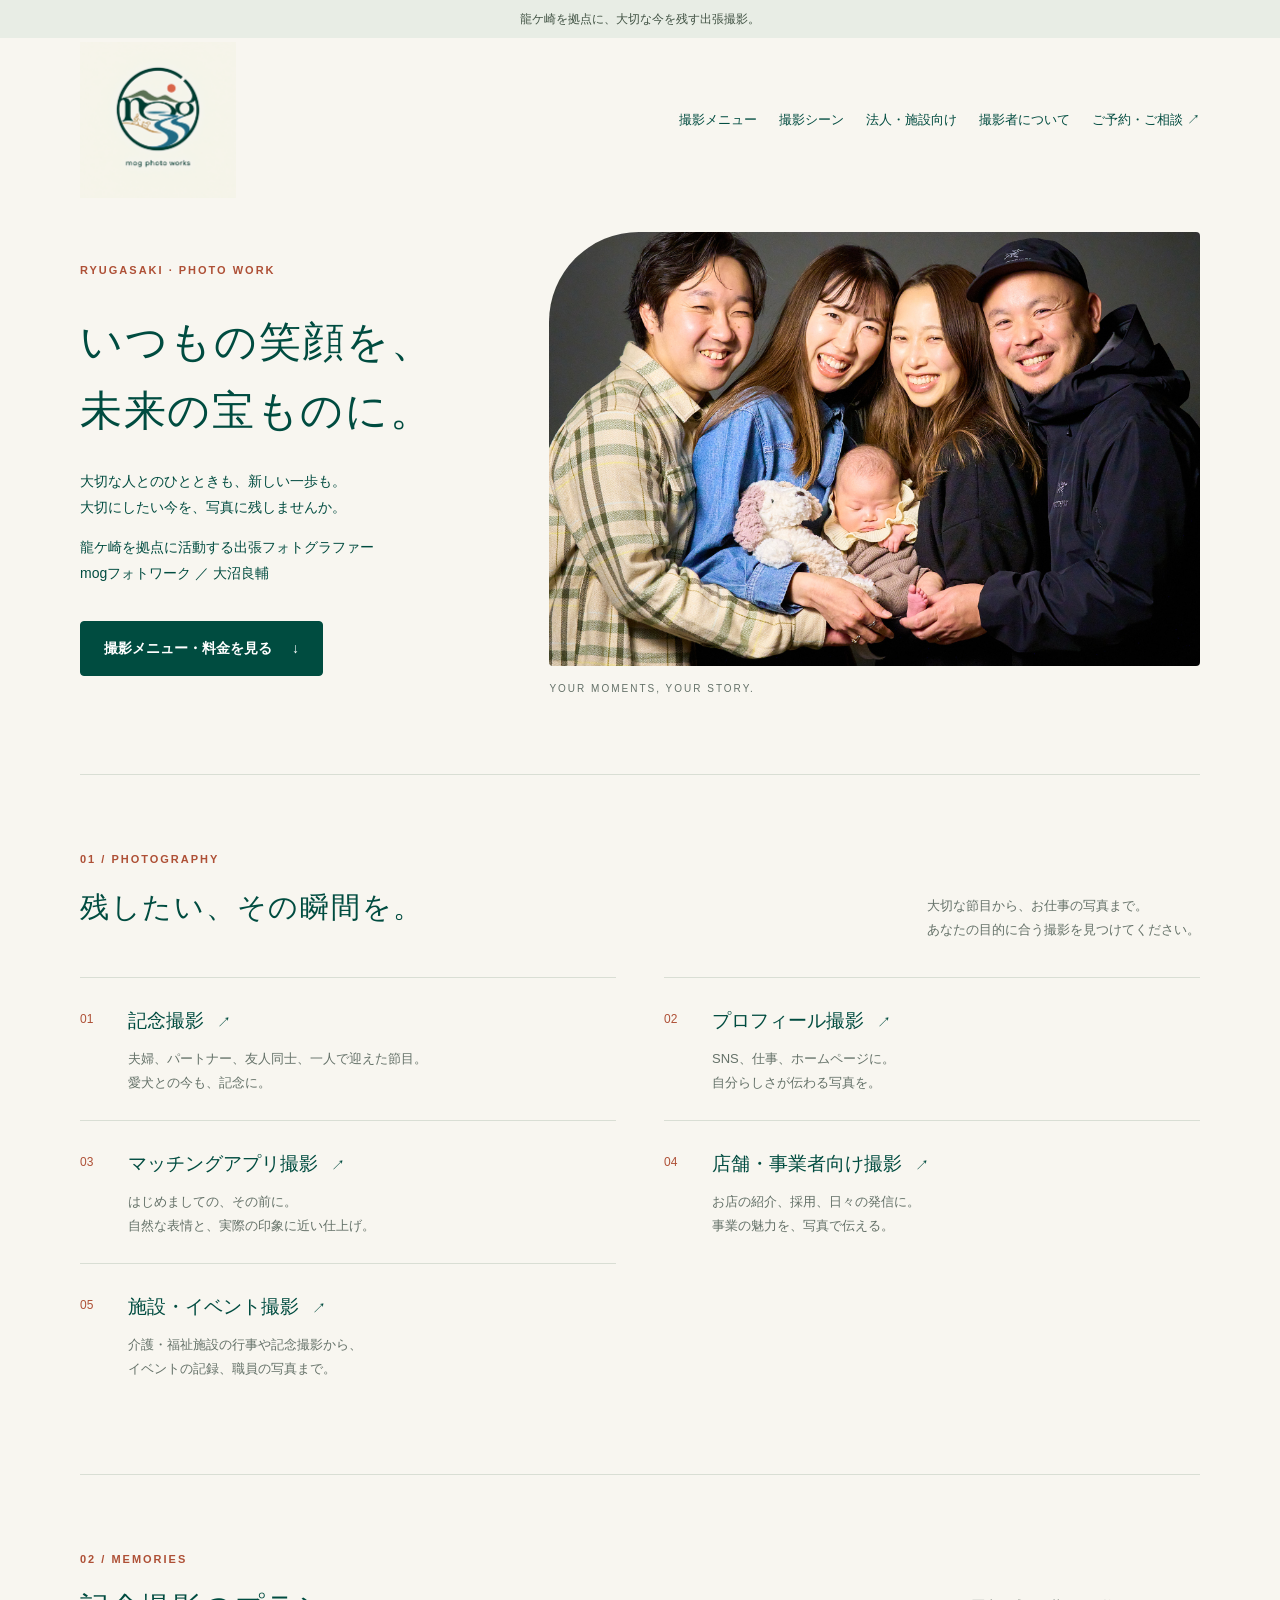
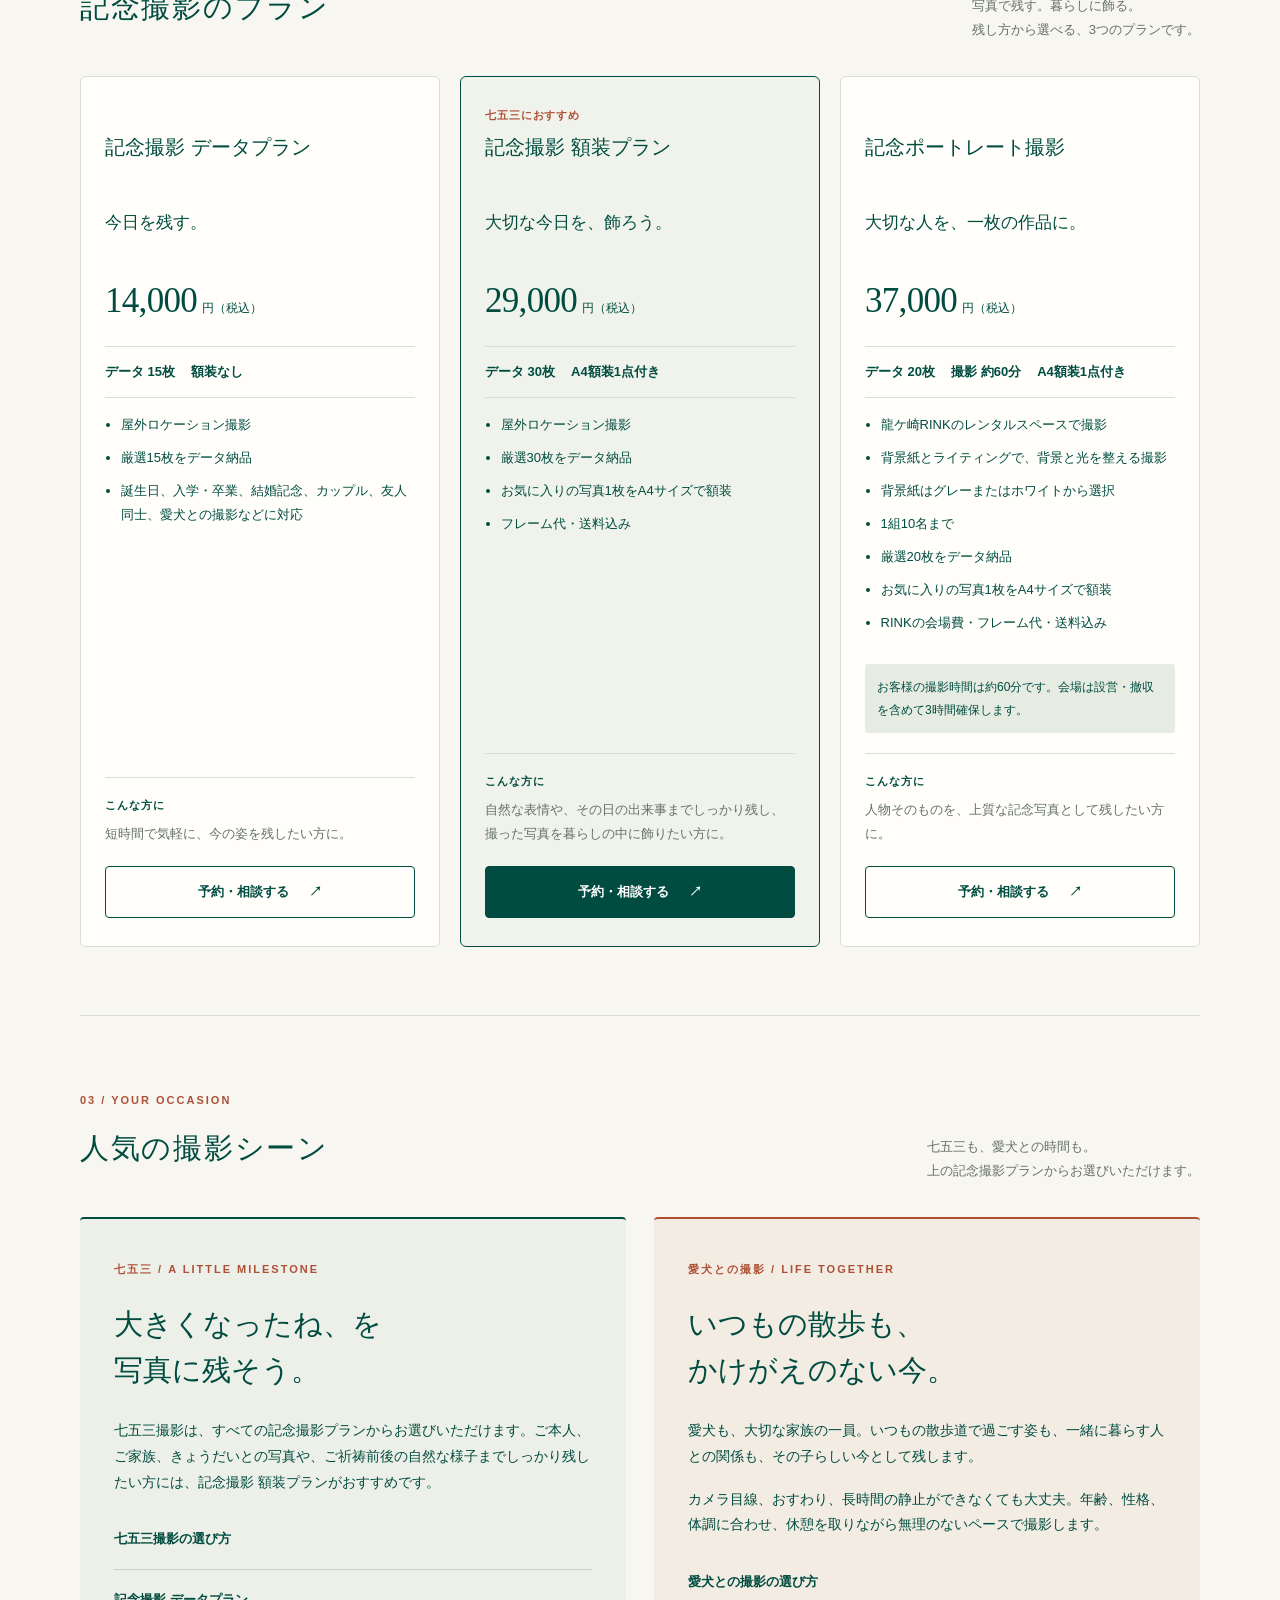
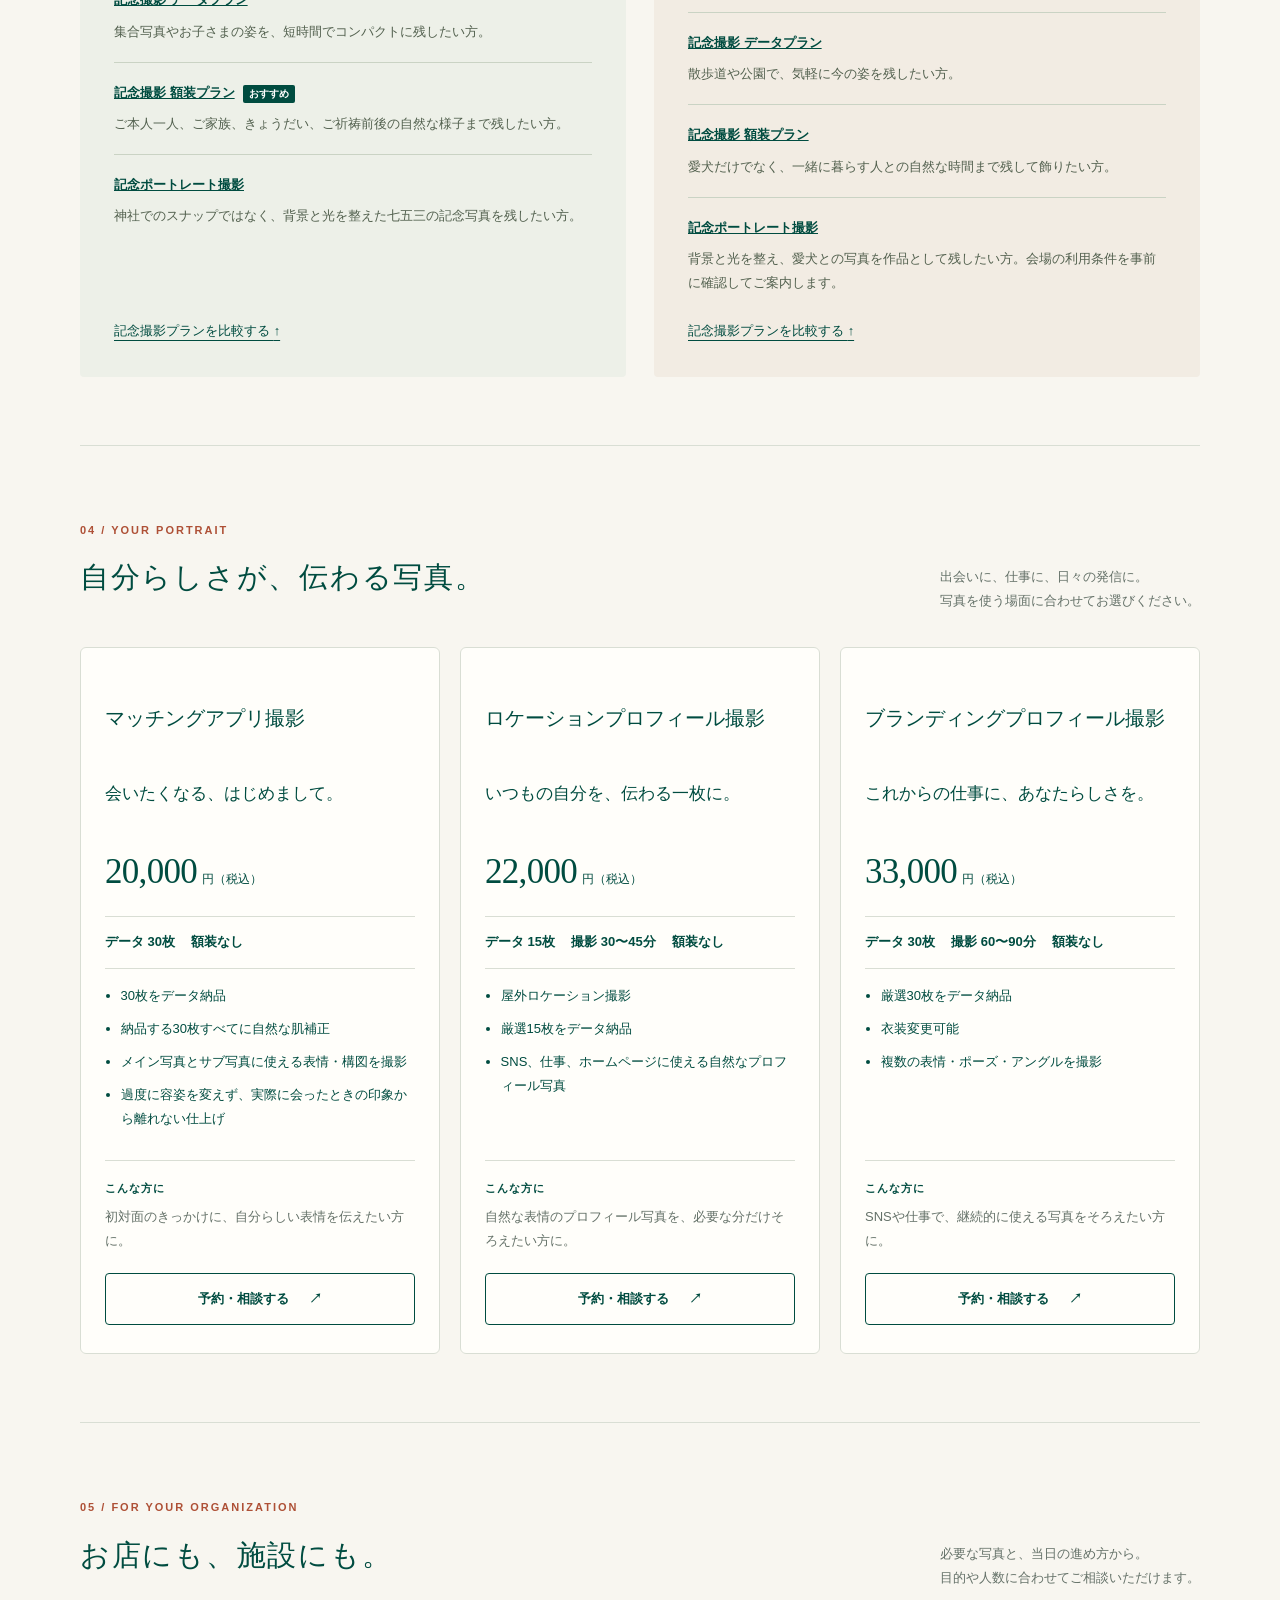
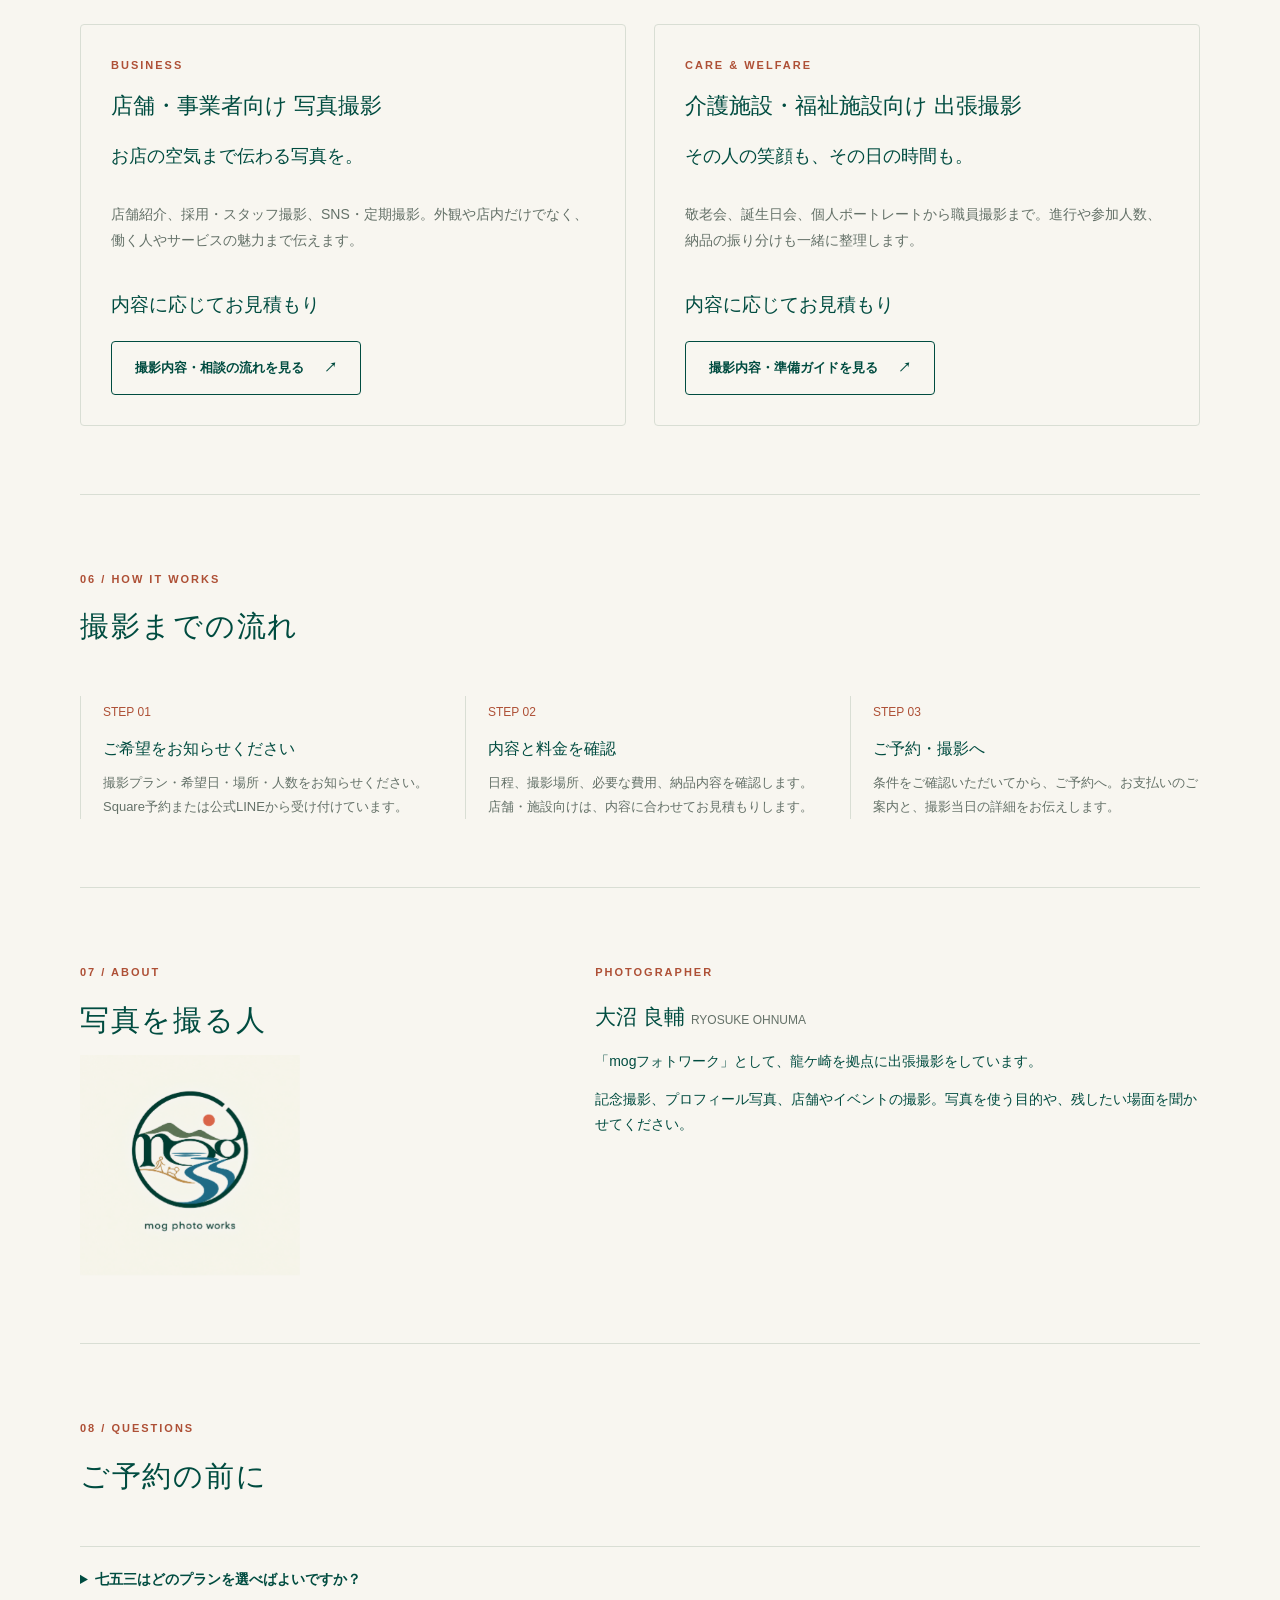
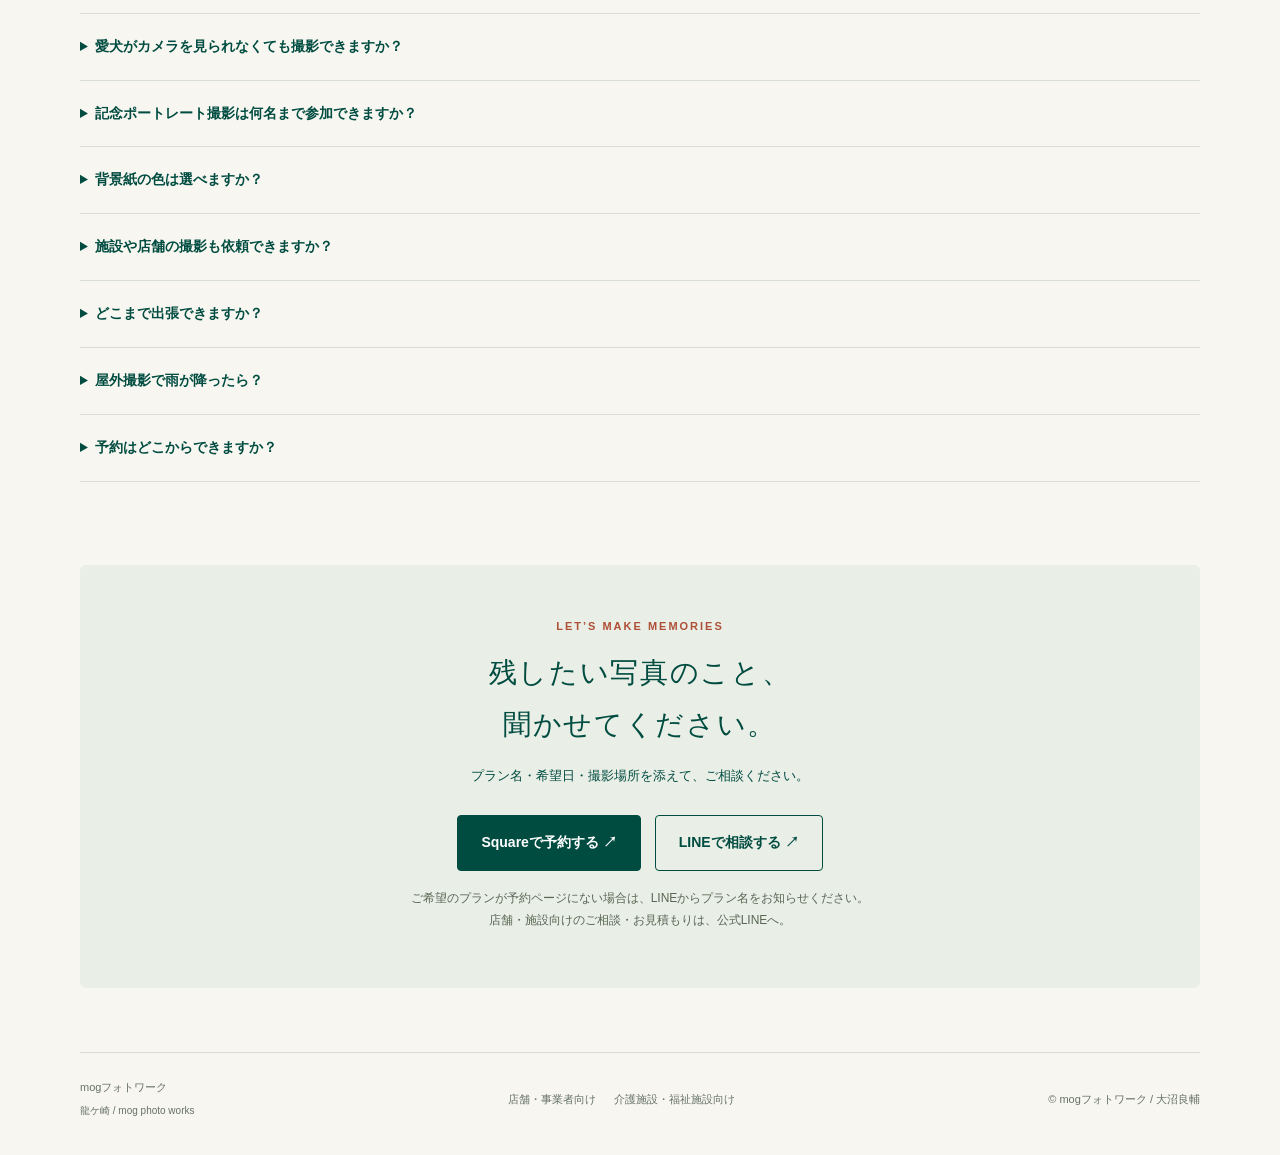
==== commit 5d61eaac: "Add files via upload" ====
--- a/index.html
+++ b/index.html
@@ -3,57 +3,108 @@
 <head>
 <meta charset="utf-8">
 <meta name="viewport" content="width=device-width, initial-scale=1">
-<meta name="description" content="茨城県の出張フォトグラファー、大沼良輔のmogフォトワーク。家族写真、プロフィール、店舗、イベントの撮影をご案内します。">
-<title>mogフォトワーク｜茨城の出張写真撮影</title>
-<style>
-:root{--paper:#f8f6f0;--ink:#004c40;--muted:#647168;--line:#d9ded4;--accent:#ae5036;--white:#fffefa}*{box-sizing:border-box}[hidden]{display:none!important}html{scroll-behavior:smooth;scroll-padding-top:30px}body{margin:0;background:var(--paper);color:var(--ink);font-family:-apple-system,BlinkMacSystemFont,"Hiragino Kaku Gothic ProN","Yu Gothic",sans-serif;line-height:1.85}a{color:inherit}button{font:inherit}.wrap{width:min(1120px,calc(100% - 64px));margin:auto}.draft{padding:8px 20px;background:#e8ede5;color:#405243;text-align:center;font-size:12px}.nav{display:flex;align-items:center;justify-content:space-between;padding:26px 0}.brand{text-decoration:none;line-height:1.1}.brand b{font-size:36px;font-family:Georgia,serif;letter-spacing:-2px}.brand small{font-size:10px;letter-spacing:2px;margin-left:14px}.navlinks{display:flex;gap:28px;font-size:13px}.navlinks a{text-decoration:none}.hero{padding:56px 0 76px;display:grid;grid-template-columns:.85fr 1.3fr;gap:44px;align-items:center}.eyebrow{font-size:11px;letter-spacing:2px;color:var(--accent);font-weight:700}.hero h1{font-size:clamp(32px,3.3vw,46px);line-height:1.65;letter-spacing:.04em;font-family:"Yu Mincho","Hiragino Mincho ProN",serif;font-weight:500;margin:23px 0}.hero p{font-size:14px}.hero figure{margin:0}.hero img{display:block;width:100%;height:auto;border-radius:90px 4px 4px 4px}.hero figcaption{font-size:10px;letter-spacing:2px;color:var(--muted);margin-top:14px}.button{display:inline-flex;justify-content:center;align-items:center;gap:20px;background:var(--ink);color:white;text-decoration:none;border:1px solid var(--ink);border-radius:4px;padding:14px 23px;font-weight:600;font-size:14px;min-height:52px}.button.secondary{background:transparent;color:var(--ink)}.button:focus-visible,a:focus-visible,summary:focus-visible{outline:3px solid var(--accent);outline-offset:5px}.hero .button{margin-top:20px}.section{padding:68px 0;border-top:1px solid var(--line)}.sectionhead{display:flex;gap:32px;justify-content:space-between;align-items:end;margin-bottom:34px}h2{font-size:29px;font-weight:500;letter-spacing:.06em;margin:8px 0;font-family:"Yu Mincho","Hiragino Mincho ProN",serif}.sectionhead p{color:var(--muted);font-size:13px;max-width:360px;margin:0}.menus{display:grid;grid-template-columns:1fr 1fr;column-gap:48px}.menu{display:grid;grid-template-columns:36px 1fr;gap:12px;padding:25px 0;border-top:1px solid var(--line)}.number{font-size:12px;color:var(--accent);padding-top:5px}.menu h3{margin:0 0 9px;font-size:19px;font-weight:500}.menu p{font-size:13px;margin:0;color:var(--muted)}.note{font-size:13px;padding:18px 22px;background:#ecefe7;border-radius:4px;margin:25px 0 0}.steps{display:grid;grid-template-columns:repeat(3,1fr);gap:35px}.step{border-left:1px solid var(--line);padding-left:22px}.step h3{font-size:16px;font-weight:500;margin:8px 0}.step p{font-size:13px;color:var(--muted);margin:0}.about{display:grid;grid-template-columns:1fr 1.3fr;gap:50px}.about p{font-size:14px;margin:0 0 12px}.about strong{display:block;font-size:21px;font-weight:500;margin:12px 0}.faq details{border-top:1px solid var(--line);padding:20px 0}.faq details:last-child{border-bottom:1px solid var(--line)}summary{cursor:pointer;font-size:14px;font-weight:600}.faq details p{font-size:13px;color:var(--muted);margin:14px 0 0;max-width:760px}.booking{background:#e9eee6;border:0;border-radius:6px;padding:45px;text-align:center;margin:15px 0 64px}.booking h2{font-size:28px}.booking p{font-size:13px}.actions{display:flex;justify-content:center;flex-wrap:wrap;gap:14px;margin:27px 0 16px}.button[aria-disabled="true"]{background:#e0e5dc;color:#566350;border-color:#a3afa0;cursor:not-allowed}.status{font-size:12px!important;color:#596654}.footer{display:flex;justify-content:space-between;align-items:center;border-top:1px solid var(--line);padding:24px 0 35px;color:var(--muted);font-size:11px}.footer a{text-decoration:none}@media(max-width:760px){.wrap{width:calc(100% - 40px)}.nav{padding:22px 0}.brand small{display:block;margin:7px 0 0;letter-spacing:1px}.navlinks{gap:18px;font-size:12px}.navlinks .aboutlink{display:none}.hero{padding:26px 0 46px;grid-template-columns:1fr;gap:35px}.hero h1{font-size:34px;margin:16px 0}.hero img{border-radius:55px 3px 3px 3px}.hero p{max-width:400px}.section{padding:44px 0}.sectionhead{display:block;margin-bottom:23px}.sectionhead p{margin-top:14px}.menus,.steps,.about{grid-template-columns:1fr;gap:0}.menu{padding:21px 0}.steps{gap:26px}.about{gap:15px}.booking{padding:32px 20px;margin-bottom:35px}.booking h2{font-size:24px}.actions{display:grid;grid-template-columns:1fr}.footer{align-items:start;gap:15px}.footer span{font-size:10px}}@media(prefers-reduced-motion:reduce){html{scroll-behavior:auto}}
-
-/* Supplied brand artwork, kept intact. */
-.brand{display:block;flex-shrink:0;width:156px}
-.brand-logo{display:block;width:100%;height:auto;mix-blend-mode:multiply}
-.nav{padding:4px 0;gap:24px}
-.hero{padding-top:30px}
-.about-logo{display:block;width:220px;height:auto;max-width:100%;mix-blend-mode:multiply;margin-top:8px}
-@media(max-width:760px){.brand{width:116px}.nav{padding:4px 0;gap:12px}.navlinks{gap:14px;flex-wrap:wrap;justify-content:flex-end}.hero{padding-top:20px}.about-logo{width:180px}}
-</style>
+<meta name="description" content="龍ケ崎のmogフォトワーク。七五三や愛犬との記念撮影、マッチングアプリ・仕事用プロフィール、店舗・介護施設向け撮影をご案内。料金と納品内容を比較して予約・相談できます。">
+<meta name="theme-color" content="#004c40">
+<title>mogフォトワーク｜龍ケ崎の記念撮影・七五三・愛犬・プロフィール撮影</title>
+<link rel="canonical" href="https://mog-photo.github.io/">
+<link rel="stylesheet" href="styles.css">
 </head>
 <body>
-<div class="draft">オンライン予約はSquareから。撮影のご相談は公式LINEへ。</div>
+<a class="skip-link" href="#main">本文へ移動</a>
+<div class="draft">龍ケ崎を拠点に、大切な今を残す出張撮影。</div>
 <div class="wrap">
-<header class="nav"><a class="brand" href="#top" aria-label="mogフォトワーク トップ"><img class="brand-logo" src="mog-logo.png" width="5016" height="5016" alt="mog photo works"></a><nav class="navlinks" aria-label="メインナビゲーション"><a href="#menu">撮影メニュー</a><a href="#about" class="aboutlink">撮影者について</a><a href="#booking">ご予約・ご相談 ↗</a></nav></header>
-<main id="top">
-<section class="hero" aria-labelledby="hero-title"><div><span class="eyebrow">IBARAKI · PHOTO WORK</span><h1 id="hero-title">いつもの笑顔を、<br>未来の宝ものに。</h1><p>家族とのひとときも、新しい一歩も。<br>大切にしたい今を、写真に残しませんか。</p><p>茨城県の出張フォトグラファー<br>mogフォトワーク ／ 大沼良輔</p><a class="button" href="#booking">撮影の予約・相談へ <span aria-hidden="true">↗</span></a></div><figure><img src="20251213%E7%A7%8B%E5%B1%B1%E6%A7%984254.jpg" width="2048" height="1365" alt="赤ちゃんを囲む家族の笑顔を写した家族写真" fetchpriority="high"><figcaption>YOUR MOMENTS, YOUR STORY.</figcaption></figure></section>
-<section class="section" id="menu"><div class="sectionhead"><div><span class="eyebrow">01 / PHOTOGRAPHY</span><h2>残したい、その瞬間を。</h2></div><p>ご家族の記念から、お仕事の写真まで。<br>目的に合わせた撮影をご案内します。</p></div><div class="menus"><article class="menu"><span class="number">01</span><div><h3>家族写真</h3><p>家族の自然な笑顔や、大切な記念に。<br>一緒に過ごす時間を、写真に残します。</p></div></article><article class="menu"><span class="number">02</span><div><h3>プロフィール写真</h3><p>SNSやビジネスで使う、一枚に。<br>あなたらしさが伝わる写真を。</p></div></article><article class="menu"><span class="number">03</span><div><h3>店舗撮影</h3><p>ホームページや広告用の写真に。<br>お店の雰囲気や魅力を伝えます。</p></div></article><article class="menu"><span class="number">04</span><div><h3>イベント撮影</h3><p>施設の行事や、イベントの記録に。<br>その日の表情や空気を残します。</p></div></article></div><p class="note">撮影料金・所要時間・納品内容・出張費は、ご依頼内容に合わせてご案内します。ご予約前に、撮影場所とご希望をお知らせください。</p></section>
-<section class="section"><div class="sectionhead"><div><span class="eyebrow">02 / HOW IT WORKS</span><h2>撮影までの流れ</h2></div></div><div class="steps"><article class="step"><span class="number">STEP 01</span><h3>ご希望をお知らせください</h3><p>撮影内容・希望日・撮影場所をお知らせください。内容が決まっていない場合も、ご相談いただけます。</p></article><article class="step"><span class="number">STEP 02</span><h3>内容と料金を確認</h3><p>日程、移動時間、撮影内容を確認し、料金と納品内容をご案内します。</p></article><article class="step"><span class="number">STEP 03</span><h3>ご予約・撮影へ</h3><p>条件をご確認いただいてから、ご予約へ。お支払い方法と撮影当日の詳細をご案内します。</p></article></div></section>
-<section class="section about" id="about"><div><span class="eyebrow">03 / ABOUT</span><h2>写真を撮る人</h2><img class="about-logo" src="mog-logo.png" width="5016" height="5016" alt="mog photo worksのロゴ" loading="lazy"></div><div><span class="eyebrow">PHOTOGRAPHER</span><strong>大沼 良輔 <small style="font-size:12px;color:var(--muted)">RYOSUKE OHNUMA</small></strong><p>「mogフォトワーク」として、茨城県を拠点に出張撮影をしています。</p><p>家族写真、プロフィール写真、店舗やイベントの撮影。写真を使う目的や、残したい場面を聞かせてください。</p></div></section>
-<section class="section faq"><div class="sectionhead"><div><span class="eyebrow">04 / QUESTIONS</span><h2>ご予約の前に</h2></div></div><details><summary>どこまで出張できますか？</summary><p>茨城県を拠点にしています。撮影をご希望の市町村や会場をお知らせください。対応可否と出張費は、ご予約前にご案内します。</p></details><details><summary>撮影時間や、受け取れる写真の枚数は？</summary><p>撮影内容に合わせてご案内します。ご希望の用途や人数とあわせて、必要な枚数や納期があればお知らせください。</p></details><details><summary>屋外撮影で雨が降ったら？</summary><p>雨天時の日程変更やキャンセルの条件は、ご予約前にご確認ください。撮影場所や内容に合わせてご相談します。</p></details><details><summary>予約や支払いはどこからできますか？</summary><p id="booking-answer">空き日程・予約メニューはSquare予約ページからご確認ください。撮影場所や内容のご相談は公式LINEで承っています。お支払い条件はご予約時にご確認ください。</p></details></section>
-<section class="booking" id="booking"><span class="eyebrow">LET’S MAKE MEMORIES</span><h2>残したい写真のこと、<br>聞かせてください。</h2><p>撮影内容・希望日・撮影場所を添えて、ご相談ください。</p><div class="actions"><a class="button" id="square-link" href="https://app.squareup.com/appointments/book/hnw331b20ayoka/LTMH9V4V33420/start">空き日程・予約を見る ↗</a><a class="button secondary" id="line-link" href="https://lin.ee/82Gytmp">LINEで撮影を相談する ↗</a></div><p class="status" id="booking-status">空き日程・予約メニューはSquareへ。撮影場所や内容のご相談はLINEからどうぞ。</p></section>
-</main><footer class="footer"><a href="#top">mogフォトワーク</a><span>© mogフォトワーク / 大沼良輔</span></footer>
+<header class="nav">
+<a class="brand" href="index.html" aria-label="mogフォトワーク トップ"><img class="brand-logo" src="mog-logo.png" width="5016" height="5016" alt="mog photo works"></a>
+<nav class="navlinks desktop-nav" aria-label="メインナビゲーション"><a href="#menu">撮影メニュー</a><a href="#scenes">撮影シーン</a><a href="#corporate">法人・施設向け</a><a href="#about">撮影者について</a><a href="#booking">ご予約・ご相談 ↗</a></nav>
+<details class="mobile-nav"><summary>メニュー <span aria-hidden="true">＋</span></summary><nav aria-label="スマートフォンのナビゲーション"><a href="#menu">撮影メニュー</a><a href="#scenes">撮影シーン</a><a href="#corporate">法人・施設向け</a><a href="#about">撮影者について</a><a href="#booking">ご予約・ご相談 ↗</a></nav></details>
+</header>
+<main id="main"><section class="hero" aria-labelledby="hero-title"><div><span class="eyebrow">RYUGASAKI · PHOTO WORK</span><h1 id="hero-title">いつもの笑顔を、<br>未来の宝ものに。</h1><p>大切な人とのひとときも、新しい一歩も。<br>大切にしたい今を、写真に残しませんか。</p><p>龍ケ崎を拠点に活動する出張フォトグラファー<br>mogフォトワーク ／ 大沼良輔</p><a class="button" href="#menu">撮影メニュー・料金を見る <span aria-hidden="true">↓</span></a></div><figure><img src="20251213%E7%A7%8B%E5%B1%B1%E6%A7%984254.jpg" width="2048" height="1365" alt="赤ちゃんを囲み、笑顔で寄り添う人たちの記念撮影" fetchpriority="high"><figcaption>YOUR MOMENTS, YOUR STORY.</figcaption></figure></section>
+<section class="section" id="menu"><div class="sectionhead"><div><span class="eyebrow">01 / PHOTOGRAPHY</span><h2>残したい、その瞬間を。</h2></div><p>大切な節目から、お仕事の写真まで。<br>あなたの目的に合う撮影を見つけてください。</p></div>
+<div class="menus">
+<a class="menu" href="#memorial"><span class="number">01</span><div><h3>記念撮影 <span aria-hidden="true">↗</span></h3><p>夫婦、パートナー、友人同士、一人で迎えた節目。<br>愛犬との今も、記念に。</p></div></a>
+<a class="menu" href="#profile-location"><span class="number">02</span><div><h3>プロフィール撮影 <span aria-hidden="true">↗</span></h3><p>SNS、仕事、ホームページに。<br>自分らしさが伝わる写真を。</p></div></a>
+<a class="menu" href="#matching"><span class="number">03</span><div><h3>マッチングアプリ撮影 <span aria-hidden="true">↗</span></h3><p>はじめましての、その前に。<br>自然な表情と、実際の印象に近い仕上げ。</p></div></a>
+<a class="menu" href="#business"><span class="number">04</span><div><h3>店舗・事業者向け撮影 <span aria-hidden="true">↗</span></h3><p>お店の紹介、採用、日々の発信に。<br>事業の魅力を、写真で伝える。</p></div></a>
+<a class="menu" href="#facilities"><span class="number">05</span><div><h3>施設・イベント撮影 <span aria-hidden="true">↗</span></h3><p>介護・福祉施設の行事や記念撮影から、<br>イベントの記録、職員の写真まで。</p></div></a>
+</div></section>
+<section class="section" id="memorial"><div class="sectionhead"><div><span class="eyebrow">02 / MEMORIES</span><h2>記念撮影のプラン</h2></div><p>写真で残す。暮らしに飾る。<br>残し方から選べる、3つのプランです。</p></div><div class="plan-grid"><article class="plan-card" id="memory-data">
+<div class="plan-label"></div><h3>記念撮影 データプラン</h3>
+<p class="plan-catch">今日を残す。</p>
+<p class="price">14,000<span>円（税込）</span></p>
+<p class="plan-summary"><span>データ 15枚</span><span>額装なし</span></p>
+<ul class="plan-facts"><li>屋外ロケーション撮影</li><li>厳選15枚をデータ納品</li><li>誕生日、入学・卒業、結婚記念、カップル、友人同士、愛犬との撮影などに対応</li></ul>
+<p class="plan-recommend"><strong>こんな方に</strong>短時間で気軽に、今の姿を残したい方に。</p>
+<a class="button secondary" href="#booking" aria-label="記念撮影 データプランの予約・相談">予約・相談する <span aria-hidden="true">↗</span></a>
+</article>
+<article class="plan-card featured" id="memory-frame">
+<div class="plan-label">七五三におすすめ</div><h3>記念撮影 額装プラン</h3>
+<p class="plan-catch">大切な今日を、飾ろう。</p>
+<p class="price">29,000<span>円（税込）</span></p>
+<p class="plan-summary"><span>データ 30枚</span><span>A4額装1点付き</span></p>
+<ul class="plan-facts"><li>屋外ロケーション撮影</li><li>厳選30枚をデータ納品</li><li>お気に入りの写真1枚をA4サイズで額装</li><li>フレーム代・送料込み</li></ul>
+<p class="plan-recommend"><strong>こんな方に</strong>自然な表情や、その日の出来事までしっかり残し、撮った写真を暮らしの中に飾りたい方に。</p>
+<a class="button" href="#booking" aria-label="記念撮影 額装プランの予約・相談">予約・相談する <span aria-hidden="true">↗</span></a>
+</article>
+<article class="plan-card" id="memory-portrait">
+<div class="plan-label"></div><h3>記念ポートレート撮影</h3>
+<p class="plan-catch">大切な人を、一枚の作品に。</p>
+<p class="price">37,000<span>円（税込）</span></p>
+<p class="plan-summary"><span>データ 20枚</span><span>撮影 約60分</span><span>A4額装1点付き</span></p>
+<ul class="plan-facts"><li>龍ケ崎RINKのレンタルスペースで撮影</li><li>背景紙とライティングで、背景と光を整える撮影</li><li>背景紙はグレーまたはホワイトから選択</li><li>1組10名まで</li><li>厳選20枚をデータ納品</li><li>お気に入りの写真1枚をA4サイズで額装</li><li>RINKの会場費・フレーム代・送料込み</li></ul><p class="plan-note">お客様の撮影時間は約60分です。会場は設営・撤収を含めて3時間確保します。</p>
+<p class="plan-recommend"><strong>こんな方に</strong>人物そのものを、上質な記念写真として残したい方に。</p>
+<a class="button secondary" href="#booking" aria-label="記念ポートレート撮影の予約・相談">予約・相談する <span aria-hidden="true">↗</span></a>
+</article></div></section>
+<section class="section" id="scenes"><div class="sectionhead"><div><span class="eyebrow">03 / YOUR OCCASION</span><h2>人気の撮影シーン</h2></div><p>七五三も、愛犬との時間も。<br>上の記念撮影プランからお選びいただけます。</p></div>
+<div class="scene-grid">
+<article class="scene" id="shichigosan"><div class="scene-top"><span class="eyebrow">七五三 / A LITTLE MILESTONE</span><h3>大きくなったね、を<br>写真に残そう。</h3></div><p>七五三撮影は、すべての記念撮影プランからお選びいただけます。ご本人、ご家族、きょうだいとの写真や、ご祈祷前後の自然な様子までしっかり残したい方には、記念撮影 額装プランがおすすめです。</p><h4>七五三撮影の選び方</h4><dl class="choices"><dt><a href="#memory-data">記念撮影 データプラン</a></dt><dd>集合写真やお子さまの姿を、短時間でコンパクトに残したい方。</dd><dt><a href="#memory-frame">記念撮影 額装プラン</a><span class="small-badge">おすすめ</span></dt><dd>ご本人一人、ご家族、きょうだい、ご祈祷前後の自然な様子まで残したい方。</dd><dt><a href="#memory-portrait">記念ポートレート撮影</a></dt><dd>神社でのスナップではなく、背景と光を整えた七五三の記念写真を残したい方。</dd></dl><a class="text-link" href="#memorial">記念撮影プランを比較する <span aria-hidden="true">↑</span></a></article>
+<article class="scene" id="dog"><div class="scene-top"><span class="eyebrow">愛犬との撮影 / LIFE TOGETHER</span><h3>いつもの散歩も、<br>かけがえのない今。</h3></div><p>愛犬も、大切な家族の一員。いつもの散歩道で過ごす姿も、一緒に暮らす人との関係も、その子らしい今として残します。</p><p>カメラ目線、おすわり、長時間の静止ができなくても大丈夫。年齢、性格、体調に合わせ、休憩を取りながら無理のないペースで撮影します。</p><h4>愛犬との撮影の選び方</h4><dl class="choices"><dt><a href="#memory-data">記念撮影 データプラン</a></dt><dd>散歩道や公園で、気軽に今の姿を残したい方。</dd><dt><a href="#memory-frame">記念撮影 額装プラン</a></dt><dd>愛犬だけでなく、一緒に暮らす人との自然な時間まで残して飾りたい方。</dd><dt><a href="#memory-portrait">記念ポートレート撮影</a></dt><dd>背景と光を整え、愛犬との写真を作品として残したい方。会場の利用条件を事前に確認してご案内します。</dd></dl><a class="text-link" href="#memorial">記念撮影プランを比較する <span aria-hidden="true">↑</span></a></article>
+</div></section>
+<section class="section" id="profiles"><div class="sectionhead"><div><span class="eyebrow">04 / YOUR PORTRAIT</span><h2>自分らしさが、伝わる写真。</h2></div><p>出会いに、仕事に、日々の発信に。<br>写真を使う場面に合わせてお選びください。</p></div><div class="plan-grid"><article class="plan-card" id="matching">
+<div class="plan-label"></div><h3>マッチングアプリ撮影</h3>
+<p class="plan-catch">会いたくなる、はじめまして。</p>
+<p class="price">20,000<span>円（税込）</span></p>
+<p class="plan-summary"><span>データ 30枚</span><span>額装なし</span></p>
+<ul class="plan-facts"><li>30枚をデータ納品</li><li>納品する30枚すべてに自然な肌補正</li><li>メイン写真とサブ写真に使える表情・構図を撮影</li><li>過度に容姿を変えず、実際に会ったときの印象から離れない仕上げ</li></ul>
+<p class="plan-recommend"><strong>こんな方に</strong>初対面のきっかけに、自分らしい表情を伝えたい方に。</p>
+<a class="button secondary" href="#booking" aria-label="マッチングアプリ撮影の予約・相談">予約・相談する <span aria-hidden="true">↗</span></a>
+</article>
+<article class="plan-card" id="profile-location">
+<div class="plan-label"></div><h3>ロケーションプロフィール撮影</h3>
+<p class="plan-catch">いつもの自分を、伝わる一枚に。</p>
+<p class="price">22,000<span>円（税込）</span></p>
+<p class="plan-summary"><span>データ 15枚</span><span>撮影 30〜45分</span><span>額装なし</span></p>
+<ul class="plan-facts"><li>屋外ロケーション撮影</li><li>厳選15枚をデータ納品</li><li>SNS、仕事、ホームページに使える自然なプロフィール写真</li></ul>
+<p class="plan-recommend"><strong>こんな方に</strong>自然な表情のプロフィール写真を、必要な分だけそろえたい方に。</p>
+<a class="button secondary" href="#booking" aria-label="ロケーションプロフィール撮影の予約・相談">予約・相談する <span aria-hidden="true">↗</span></a>
+</article>
+<article class="plan-card" id="profile-branding">
+<div class="plan-label"></div><h3>ブランディングプロフィール撮影</h3>
+<p class="plan-catch">これからの仕事に、あなたらしさを。</p>
+<p class="price">33,000<span>円（税込）</span></p>
+<p class="plan-summary"><span>データ 30枚</span><span>撮影 60〜90分</span><span>額装なし</span></p>
+<ul class="plan-facts"><li>厳選30枚をデータ納品</li><li>衣装変更可能</li><li>複数の表情・ポーズ・アングルを撮影</li></ul>
+<p class="plan-recommend"><strong>こんな方に</strong>SNSや仕事で、継続的に使える写真をそろえたい方に。</p>
+<a class="button secondary" href="#booking" aria-label="ブランディングプロフィール撮影の予約・相談">予約・相談する <span aria-hidden="true">↗</span></a>
+</article></div></section>
+<section class="section" id="corporate"><div class="sectionhead"><div><span class="eyebrow">05 / FOR YOUR ORGANIZATION</span><h2>お店にも、施設にも。</h2></div><p>必要な写真と、当日の進め方から。<br>目的や人数に合わせてご相談いただけます。</p></div><div class="corporate-grid">
+<article class="corporate-card" id="business"><span class="eyebrow">BUSINESS</span><h3>店舗・事業者向け 写真撮影</h3><p class="tagline">お店の空気まで伝わる写真を。</p><p>店舗紹介、採用・スタッフ撮影、SNS・定期撮影。外観や店内だけでなく、働く人やサービスの魅力まで伝えます。</p><p class="quote">内容に応じてお見積もり</p><a class="button secondary" href="business.html">撮影内容・相談の流れを見る <span aria-hidden="true">↗</span></a></article>
+<article class="corporate-card" id="facilities"><span class="eyebrow">CARE &amp; WELFARE</span><h3>介護施設・福祉施設向け 出張撮影</h3><p class="tagline">その人の笑顔も、その日の時間も。</p><p>敬老会、誕生日会、個人ポートレートから職員撮影まで。進行や参加人数、納品の振り分けも一緒に整理します。</p><p class="quote">内容に応じてお見積もり</p><a class="button secondary" href="facilities.html">撮影内容・準備ガイドを見る <span aria-hidden="true">↗</span></a></article>
+</div></section>
+<section class="section" id="flow"><div class="sectionhead"><div><span class="eyebrow">06 / HOW IT WORKS</span><h2>撮影までの流れ</h2></div></div><div class="steps"><article class="step"><span class="number">STEP 01</span><h3>ご希望をお知らせください</h3><p>撮影プラン・希望日・場所・人数をお知らせください。Square予約または公式LINEから受け付けています。</p></article><article class="step"><span class="number">STEP 02</span><h3>内容と料金を確認</h3><p>日程、撮影場所、必要な費用、納品内容を確認します。店舗・施設向けは、内容に合わせてお見積もりします。</p></article><article class="step"><span class="number">STEP 03</span><h3>ご予約・撮影へ</h3><p>条件をご確認いただいてから、ご予約へ。お支払いのご案内と、撮影当日の詳細をお伝えします。</p></article></div></section>
+<section class="section about" id="about"><div><span class="eyebrow">07 / ABOUT</span><h2>写真を撮る人</h2><img class="about-logo" src="mog-logo.png" width="5016" height="5016" alt="mog photo worksのロゴ" loading="lazy"></div><div><span class="eyebrow">PHOTOGRAPHER</span><strong>大沼 良輔 <small style="font-size:12px;color:var(--muted)">RYOSUKE OHNUMA</small></strong><p>「mogフォトワーク」として、龍ケ崎を拠点に出張撮影をしています。</p><p>記念撮影、プロフィール写真、店舗やイベントの撮影。写真を使う目的や、残したい場面を聞かせてください。</p></div></section>
+<section class="section faq" id="faq"><div class="sectionhead"><div><span class="eyebrow">08 / QUESTIONS</span><h2>ご予約の前に</h2></div></div>
+<details><summary>七五三はどのプランを選べばよいですか？</summary><p>コンパクトに残すならデータプラン、さまざまな表情やご祈祷前後の様子を残して飾るなら額装プランがおすすめです。背景と光を整えた記念写真は、記念ポートレート撮影で承ります。</p></details>
+<details><summary>愛犬がカメラを見られなくても撮影できますか？</summary><p>はい。カメラ目線やおすわりができなくても大丈夫です。年齢、性格、体調に合わせ、休憩を取りながら無理のないペースで撮影します。</p></details>
+<details><summary>記念ポートレート撮影は何名まで参加できますか？</summary><p>1組10名までです。お客様の撮影時間は約60分。設営・撤収を含めた会場確保時間の3時間とは異なります。</p></details>
+<details><summary>背景紙の色は選べますか？</summary><p>記念ポートレート撮影は、グレーまたはホワイトからお選びいただけます。</p></details>
+<details><summary>施設や店舗の撮影も依頼できますか？</summary><p>はい。店舗紹介、採用、SNS用の写真、介護・福祉施設の記念撮影や行事に対応します。内容に応じてお見積もりしますので、公式LINEからご相談ください。</p></details>
+<details><summary>どこまで出張できますか？</summary><p>龍ケ崎を拠点にしています。撮影をご希望の市町村や会場をお知らせください。対応可否と必要な費用を、ご予約前にご案内します。</p></details>
+<details><summary>屋外撮影で雨が降ったら？</summary><p>撮影場所や内容に合わせてご相談します。日程変更やキャンセルの条件は、ご予約前にご確認ください。</p></details>
+<details><summary>予約はどこからできますか？</summary><p>個人向け撮影はSquare予約または公式LINEから。店舗・施設向けのご相談・お見積もりは公式LINEで承っています。ご希望のプランが予約ページにない場合は、LINEからプラン名をお知らせください。</p></details>
+</section>
+<section class="booking" id="booking"><span class="eyebrow">LET’S MAKE MEMORIES</span><h2>残したい写真のこと、<br>聞かせてください。</h2><p>プラン名・希望日・撮影場所を添えて、ご相談ください。</p><div class="actions"><a class="button" id="square-link" href="https://app.squareup.com/appointments/book/hnw331b20ayoka/LTMH9V4V33420/start">Squareで予約する ↗</a><a class="button secondary" id="line-link" href="https://lin.ee/82Gytmp">LINEで相談する ↗</a></div><p class="status">ご希望のプランが予約ページにない場合は、LINEからプラン名をお知らせください。<br>店舗・施設向けのご相談・お見積もりは、公式LINEへ。</p></section>
+</main>
+<footer class="footer"><div><a href="index.html">mogフォトワーク</a><span class="footer-sub">龍ケ崎 / mog photo works</span></div><nav aria-label="フッターナビゲーション"><a href="business.html">店舗・事業者向け</a><a href="facilities.html">介護施設・福祉施設向け</a></nav><span>© mogフォトワーク / 大沼良輔</span></footer>
 </div>
-<script>
-// お客さま向けの公開URLを確認してから設定。Squareの管理画面URLは使用しない。
-const BOOKING = { square: 'https://app.squareup.com/appointments/book/hnw331b20ayoka/LTMH9V4V33420/start', line: 'https://lin.ee/82Gytmp' };
-function connect(id, url, allowedHosts, label) {
-  if (!url) return false;
-  try {
-    const parsed = new URL(url);
-    if (parsed.protocol !== 'https:' || !allowedHosts.includes(parsed.hostname)) return false;
-    if (/\/(dashboard|login)(\/|$)/.test(parsed.pathname)) return false;
-    const anchor = document.getElementById(id);
-    anchor.href = parsed.href;
-    anchor.removeAttribute('aria-disabled');
-    anchor.hidden = false;
-    anchor.textContent = label + ' ↗';
-    return true;
-  } catch { return false; }
-}
-const squareReady = connect('square-link', BOOKING.square, ['squareup.com', 'book.squareup.com', 'app.squareup.com'], '空き日程・予約を見る');
-const lineReady = connect('line-link', BOOKING.line, ['lin.ee', 'line.me'], 'LINEで撮影を相談する');
-if (squareReady || lineReady) {
-  const message = squareReady && lineReady ? '日程が決まっている方はSquare予約へ。撮影内容のご相談はLINEからどうぞ。' : lineReady ? 'LINEでご希望を伺い、日程と撮影内容を確認してから予約をご案内します。' : '空き日程・ご予約はSquare予約からご確認ください。';
-  document.getElementById('booking-status').textContent = message;
-  document.getElementById('booking-answer').textContent = message;
-}
-</script>
 </body>
 </html>
--- a/styles.css
+++ b/styles.css
@@ -0,0 +1,30 @@
+:root{--paper:#f8f6f0;--ink:#004c40;--muted:#647168;--line:#d9ded4;--accent:#ae5036;--white:#fffefa}*{box-sizing:border-box}[hidden]{display:none!important}html{scroll-behavior:smooth;scroll-padding-top:30px}body{margin:0;background:var(--paper);color:var(--ink);font-family:-apple-system,BlinkMacSystemFont,"Hiragino Kaku Gothic ProN","Yu Gothic",sans-serif;line-height:1.85}a{color:inherit}button{font:inherit}.wrap{width:min(1120px,calc(100% - 64px));margin:auto}.draft{padding:8px 20px;background:#e8ede5;color:#405243;text-align:center;font-size:12px}.nav{display:flex;align-items:center;justify-content:space-between;padding:26px 0}.brand{text-decoration:none;line-height:1.1}.brand b{font-size:36px;font-family:Georgia,serif;letter-spacing:-2px}.brand small{font-size:10px;letter-spacing:2px;margin-left:14px}.navlinks{display:flex;gap:28px;font-size:13px}.navlinks a{text-decoration:none}.hero{padding:56px 0 76px;display:grid;grid-template-columns:.85fr 1.3fr;gap:44px;align-items:center}.eyebrow{font-size:11px;letter-spacing:2px;color:var(--accent);font-weight:700}.hero h1{font-size:clamp(32px,3.3vw,46px);line-height:1.65;letter-spacing:.04em;font-family:"Yu Mincho","Hiragino Mincho ProN",serif;font-weight:500;margin:23px 0}.hero p{font-size:14px}.hero figure{margin:0}.hero img{display:block;width:100%;height:auto;border-radius:90px 4px 4px 4px}.hero figcaption{font-size:10px;letter-spacing:2px;color:var(--muted);margin-top:14px}.button{display:inline-flex;justify-content:center;align-items:center;gap:20px;background:var(--ink);color:white;text-decoration:none;border:1px solid var(--ink);border-radius:4px;padding:14px 23px;font-weight:600;font-size:14px;min-height:52px}.button.secondary{background:transparent;color:var(--ink)}.button:focus-visible,a:focus-visible,summary:focus-visible{outline:3px solid var(--accent);outline-offset:5px}.hero .button{margin-top:20px}.section{padding:68px 0;border-top:1px solid var(--line)}.sectionhead{display:flex;gap:32px;justify-content:space-between;align-items:end;margin-bottom:34px}h2{font-size:29px;font-weight:500;letter-spacing:.06em;margin:8px 0;font-family:"Yu Mincho","Hiragino Mincho ProN",serif}.sectionhead p{color:var(--muted);font-size:13px;max-width:360px;margin:0}.menus{display:grid;grid-template-columns:1fr 1fr;column-gap:48px}.menu{display:grid;grid-template-columns:36px 1fr;gap:12px;padding:25px 0;border-top:1px solid var(--line)}.number{font-size:12px;color:var(--accent);padding-top:5px}.menu h3{margin:0 0 9px;font-size:19px;font-weight:500}.menu p{font-size:13px;margin:0;color:var(--muted)}.note{font-size:13px;padding:18px 22px;background:#ecefe7;border-radius:4px;margin:25px 0 0}.steps{display:grid;grid-template-columns:repeat(3,1fr);gap:35px}.step{border-left:1px solid var(--line);padding-left:22px}.step h3{font-size:16px;font-weight:500;margin:8px 0}.step p{font-size:13px;color:var(--muted);margin:0}.about{display:grid;grid-template-columns:1fr 1.3fr;gap:50px}.about p{font-size:14px;margin:0 0 12px}.about strong{display:block;font-size:21px;font-weight:500;margin:12px 0}.faq details{border-top:1px solid var(--line);padding:20px 0}.faq details:last-child{border-bottom:1px solid var(--line)}summary{cursor:pointer;font-size:14px;font-weight:600}.faq details p{font-size:13px;color:var(--muted);margin:14px 0 0;max-width:760px}.booking{background:#e9eee6;border:0;border-radius:6px;padding:45px;text-align:center;margin:15px 0 64px}.booking h2{font-size:28px}.booking p{font-size:13px}.actions{display:flex;justify-content:center;flex-wrap:wrap;gap:14px;margin:27px 0 16px}.button[aria-disabled="true"]{background:#e0e5dc;color:#566350;border-color:#a3afa0;cursor:not-allowed}.status{font-size:12px!important;color:#596654}.footer{display:flex;justify-content:space-between;align-items:center;border-top:1px solid var(--line);padding:24px 0 35px;color:var(--muted);font-size:11px}.footer a{text-decoration:none}@media(max-width:760px){.wrap{width:calc(100% - 40px)}.nav{padding:22px 0}.brand small{display:block;margin:7px 0 0;letter-spacing:1px}.navlinks{gap:18px;font-size:12px}.navlinks .aboutlink{display:none}.hero{padding:26px 0 46px;grid-template-columns:1fr;gap:35px}.hero h1{font-size:34px;margin:16px 0}.hero img{border-radius:55px 3px 3px 3px}.hero p{max-width:400px}.section{padding:44px 0}.sectionhead{display:block;margin-bottom:23px}.sectionhead p{margin-top:14px}.menus,.steps,.about{grid-template-columns:1fr;gap:0}.menu{padding:21px 0}.steps{gap:26px}.about{gap:15px}.booking{padding:32px 20px;margin-bottom:35px}.booking h2{font-size:24px}.actions{display:grid;grid-template-columns:1fr}.footer{align-items:start;gap:15px}.footer span{font-size:10px}}@media(prefers-reduced-motion:reduce){html{scroll-behavior:auto}}
+
+/* Supplied brand artwork, kept intact. */
+.brand{display:block;flex-shrink:0;width:156px}
+.brand-logo{display:block;width:100%;height:auto;mix-blend-mode:multiply}
+.nav{padding:4px 0;gap:24px}
+.hero{padding-top:30px}
+.about-logo{display:block;width:220px;height:auto;max-width:100%;mix-blend-mode:multiply;margin-top:8px}
+@media(max-width:760px){.brand{width:116px}.nav{padding:4px 0;gap:12px}.navlinks{gap:14px;flex-wrap:wrap;justify-content:flex-end}.hero{padding-top:20px}.about-logo{width:180px}}
+
+/* Plan and detail-page extensions; existing visual system stays above. */
+:target{scroll-margin-top:28px}
+.skip-link{position:absolute;top:-100px;left:20px;background:var(--ink);color:#fff;padding:12px;z-index:30}.skip-link:focus{top:8px}
+.mobile-nav{display:none}.navlinks{gap:22px}.menu{text-decoration:none;transition:background .15s}.menu:hover{background:#eef1e9}.menu h3 span{font-size:14px;margin-left:8px}.button:hover{background:#155f51;color:#fff}.button.secondary:hover{background:#e0e7dc;color:var(--ink)}
+.plan-grid{display:grid;grid-template-columns:repeat(3,minmax(0,1fr));gap:20px;align-items:stretch}
+.plan-card{position:relative;display:flex;flex-direction:column;background:var(--white);border:1px solid var(--line);border-radius:6px;padding:28px 24px;color:var(--ink)}
+.plan-card.featured{border-color:var(--ink);background:#f0f3eb}.plan-label{font-size:11px;letter-spacing:.08em;min-height:26px;color:var(--accent);font-weight:600}
+.plan-card h3{font-size:20px;font-weight:500;line-height:1.65;margin:0;min-height:66px;overflow-wrap:anywhere}.plan-catch{font-family:"Yu Mincho","Hiragino Mincho ProN",serif;font-size:17px;line-height:1.6;min-height:54px;margin:12px 0 0}
+.price{font-size:35px;line-height:1.3;font-family:Georgia,"Times New Roman",serif;margin:15px 0 22px;letter-spacing:-.02em;color:var(--ink)}.price span{font:12px -apple-system,BlinkMacSystemFont,"Yu Gothic",sans-serif;letter-spacing:0;margin-left:5px}.plan-summary{margin:0 0 15px;border-top:1px solid var(--line);border-bottom:1px solid var(--line);padding:13px 0;display:flex;flex-wrap:wrap;gap:7px 16px;font-size:13px;font-weight:600}.plan-summary span{white-space:nowrap}
+.plan-facts{font-size:13px;padding-left:1.2em;margin:0 0 20px}.plan-facts li{margin:0 0 9px}.plan-note{font-size:12px;background:#e6ece1;border-radius:3px;padding:12px;margin:0 0 20px}.plan-recommend{font-size:13px;color:var(--muted);margin:auto 0 20px;padding-top:17px;border-top:1px solid var(--line);line-height:1.85}.plan-recommend strong{display:block;color:var(--ink);font-size:11px;letter-spacing:.08em;margin-bottom:7px}.plan-card .button{width:100%;font-size:13px;padding:12px}
+.scene-grid,.corporate-grid{display:grid;grid-template-columns:repeat(2,minmax(0,1fr));gap:28px}.scene{padding:34px;background:#edf0e8;border-top:2px solid var(--ink);border-radius:4px;display:flex;flex-direction:column}.scene:nth-child(2){background:#f2ece3;border-color:var(--accent)}.scene h3{font-family:"Yu Mincho","Hiragino Mincho ProN",serif;font-size:29px;font-weight:500;line-height:1.6;margin:18px 0 24px}.scene p{font-size:14px;margin:0 0 17px}.scene h4{font-size:13px;margin:15px 0 0}.scene-photo{margin:0 0 24px}.scene-photo img{width:100%;height:auto;border-radius:4px;display:block}.scene-photo figcaption{font-size:11px;color:var(--muted);margin-top:8px}.choices{font-size:13px;margin:0 0 24px}.choices dt{font-weight:600;margin-top:18px;padding-top:18px;border-top:1px solid #cad3c4}.choices dd{margin:7px 0 0;color:#52604e}.small-badge{display:inline-block;font-size:10px;background:var(--ink);color:#fff;border-radius:2px;padding:0 6px;margin-left:8px}.text-link{font-size:13px;text-underline-offset:5px}.scene>.text-link{margin-top:auto}
+.corporate-card{padding:30px;border:1px solid var(--line);border-radius:4px;display:flex;flex-direction:column}.corporate-card h3{font-size:22px;font-weight:500;margin:10px 0}.corporate-card p{font-size:14px;color:var(--muted)}.corporate-card .tagline{font-family:"Yu Mincho","Hiragino Mincho ProN",serif;color:var(--ink);font-size:18px;margin:4px 0 14px}.quote{font-size:19px!important;color:var(--ink)!important}.corporate-card .button{margin-top:auto;align-self:start;font-size:13px}
+.breadcrumbs{display:flex;gap:12px;font-size:11px;color:var(--muted);flex-wrap:wrap;margin-top:16px}.detail-hero{padding:65px 0 75px;max-width:830px}.detail-hero h1{font-size:clamp(30px,3.5vw,44px);font-family:"Yu Mincho","Hiragino Mincho ProN",serif;font-weight:500;line-height:1.65;letter-spacing:.04em;margin:18px 0}.detail-catch{font-size:23px!important;font-family:"Yu Mincho","Hiragino Mincho ProN",serif;color:var(--ink)}.detail-hero p{font-size:14px;margin:16px 0 22px}.detail-hero .button{margin-top:12px}
+.info-card{padding:30px;border:1px solid var(--line);background:var(--white);border-radius:4px}.info-card h3{font-size:20px;font-weight:500;margin:0 0 15px}.info-card p,.info-card li{font-size:14px}.info-card ul{padding-left:1.2em;margin:16px 0 0}.info-card li{margin-bottom:7px}.fineprint{font-size:12px!important;color:var(--muted)}.info-card .number{display:block;margin-bottom:14px}.split-section{display:grid;grid-template-columns:1fr 1.2fr;gap:50px}.split-section>p,.split-section>div>p{font-size:14px}
+.check-list{list-style:none;padding:0;margin:0}.check-list li{position:relative;padding:13px 0 13px 25px;border-bottom:1px solid var(--line);font-size:14px}.check-list li:before{content:"";position:absolute;left:0;top:22px;width:9px;height:9px;border:1px solid #788c7b;border-radius:1px}.checklist-columns{display:grid;grid-template-columns:1fr 1fr;column-gap:40px}.print-button{margin-top:24px}.page-index{display:flex;flex-wrap:wrap;gap:10px 24px;border-top:1px solid var(--line);padding:23px 0;font-size:13px}.page-index a{text-underline-offset:5px}.experience{border-left:2px solid var(--accent);padding:16px 25px;background:#f0ece4;margin-top:30px}.experience p{font-size:15px;margin:10px 0 0}.process-list{list-style:none;counter-reset:step;display:grid;grid-template-columns:repeat(4,minmax(0,1fr));gap:22px;padding:0;margin:0}.process-list li{border-top:1px solid var(--line);padding-top:15px;counter-increment:step}.process-list li:before{content:"0" counter(step);color:var(--accent);font-size:12px}.process-list h3{font-size:16px;font-weight:500;line-height:1.75;margin:10px 0}.process-list p{font-size:13px;color:var(--muted)}.timeline{counter-reset:step;list-style:none;padding:0}.timeline li{position:relative;padding:16px 0 16px 50px;border-top:1px solid var(--line);counter-increment:step}.timeline li:before{content:"0" counter(step);position:absolute;left:0;top:18px;color:var(--accent);font-size:12px}.timeline strong{font-size:16px;font-weight:500}.timeline p{font-size:13px;color:var(--muted);margin:8px 0}.plain-list{padding-left:1.4em;font-size:14px}.plain-list li{margin-bottom:14px}.note p{margin:7px 0 0}
+.footer{gap:25px}.footer-sub{display:block;font-size:10px;margin-top:4px}.footer nav{display:flex;gap:18px;flex-wrap:wrap}
+@media(min-width:761px) and (max-width:1000px){.navlinks{gap:14px;font-size:12px}.brand{width:132px}.plan-grid{gap:12px}.plan-card{padding:23px 17px}.plan-card h3{font-size:18px}.scene{padding:25px}}
+@media(max-width:760px){.desktop-nav{display:none}.mobile-nav{display:block;position:relative;font-size:13px}.mobile-nav>summary{list-style:none;border:1px solid var(--line);border-radius:3px;padding:10px 14px;font-weight:400}.mobile-nav>summary::-webkit-details-marker{display:none}.mobile-nav>summary span{margin-left:15px}.mobile-nav nav{position:absolute;right:0;top:100%;background:var(--white);border:1px solid var(--line);border-radius:4px;width:230px;padding:10px 20px;z-index:20;box-shadow:0 8px 25px #263b3214}.mobile-nav nav a{display:block;padding:12px 0;border-bottom:1px solid var(--line);text-decoration:none}.mobile-nav nav a:last-child{border:0}.plan-grid,.scene-grid,.corporate-grid,.split-section{grid-template-columns:1fr;gap:20px}.plan-card{padding:24px}.plan-label{min-height:0;margin-bottom:7px}.plan-label:empty{display:none}.plan-card h3{min-height:0;font-size:22px}.plan-catch{min-height:0;margin-top:8px}.price{margin:16px 0 20px;font-size:37px}.plan-recommend{margin-top:8px}.scene{padding:25px}.scene h3{font-size:27px}.corporate-card,.info-card{padding:24px}.corporate-card h3{font-size:21px}.corporate-card .button{width:100%}.detail-hero{padding:35px 0 48px}.detail-catch{font-size:21px!important}.page-index{gap:12px 20px;font-size:12px}.process-list{grid-template-columns:1fr 1fr;gap:16px}.checklist-columns{grid-template-columns:1fr}.footer{flex-wrap:wrap}.footer nav{width:100%;font-size:11px;order:3}.sectionhead h2{font-size:27px}.booking .status{font-size:12px!important;line-height:1.9}.plan-facts{font-size:14px}}
+@media(prefers-reduced-motion:reduce){.menu{transition:none}}
+@media print{body{background:#fff;color:#172d25;font-size:11pt}.wrap{width:100%;max-width:none}.nav,.draft,.skip-link,.page-index,.booking,.footer,.print-button{display:none!important}.section{padding:22px 0;break-inside:auto}.detail-hero{padding:0 0 20px}.detail-hero .button{display:none}.detail-hero h1{font-size:24pt}.section h2{font-size:18pt}.corporate-grid,.split-section,.checklist-columns{display:block}.info-card{break-inside:avoid;margin:12px 0;padding:16px}.process-list{grid-template-columns:1fr 1fr}.faq details{break-inside:avoid}.faq details p{display:block}a{text-decoration:none}}
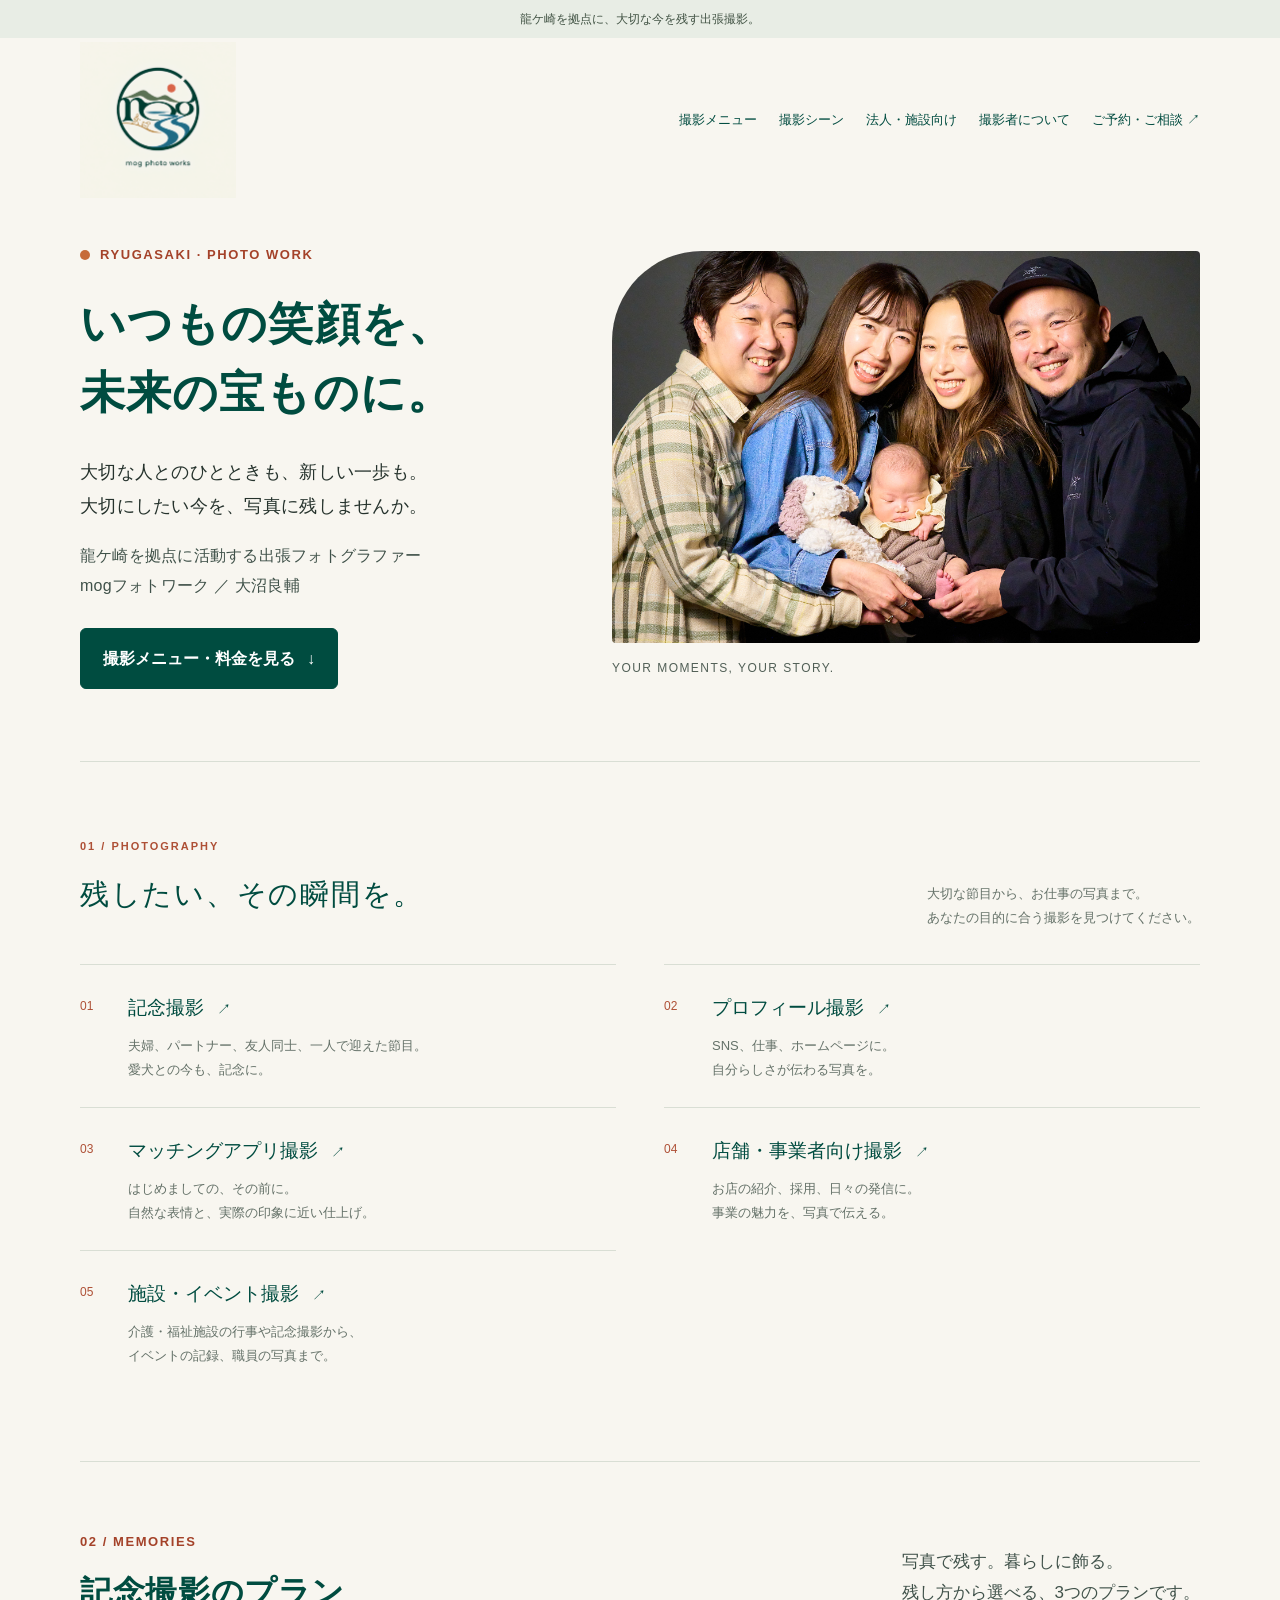
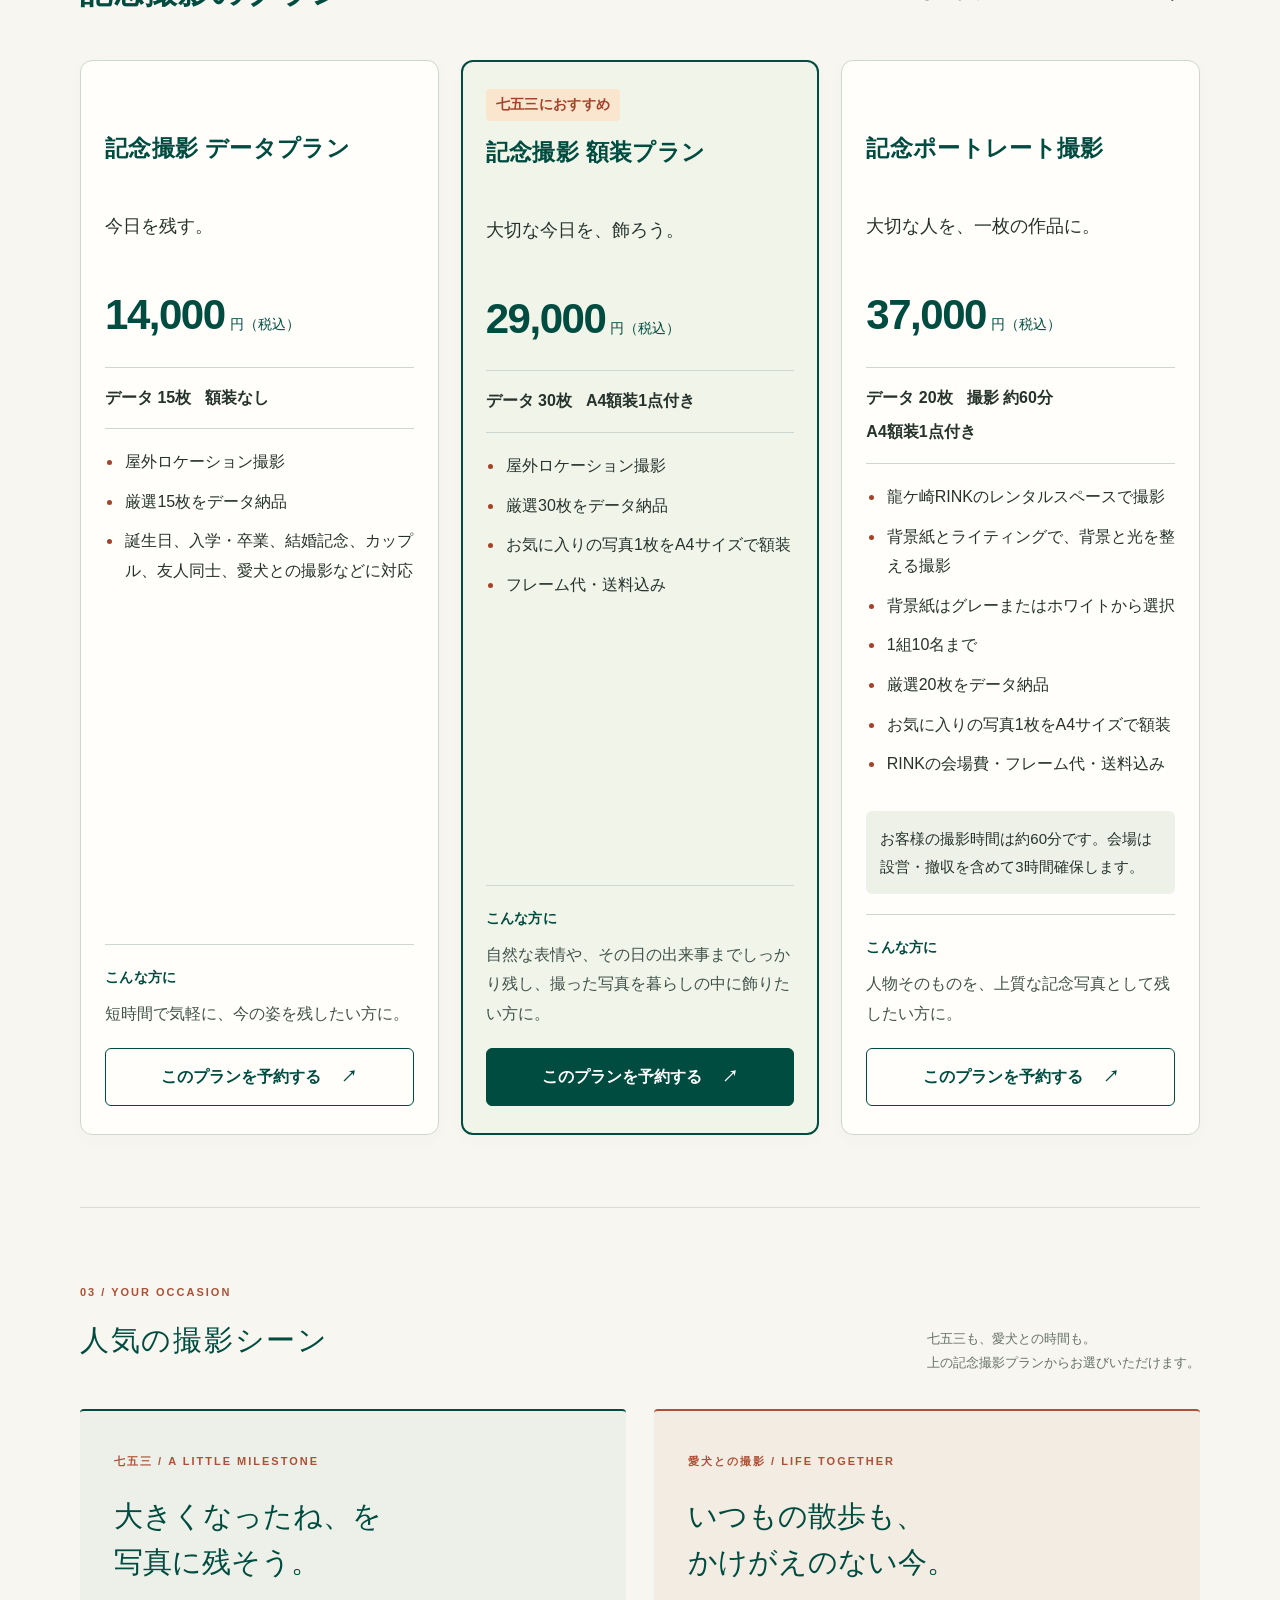
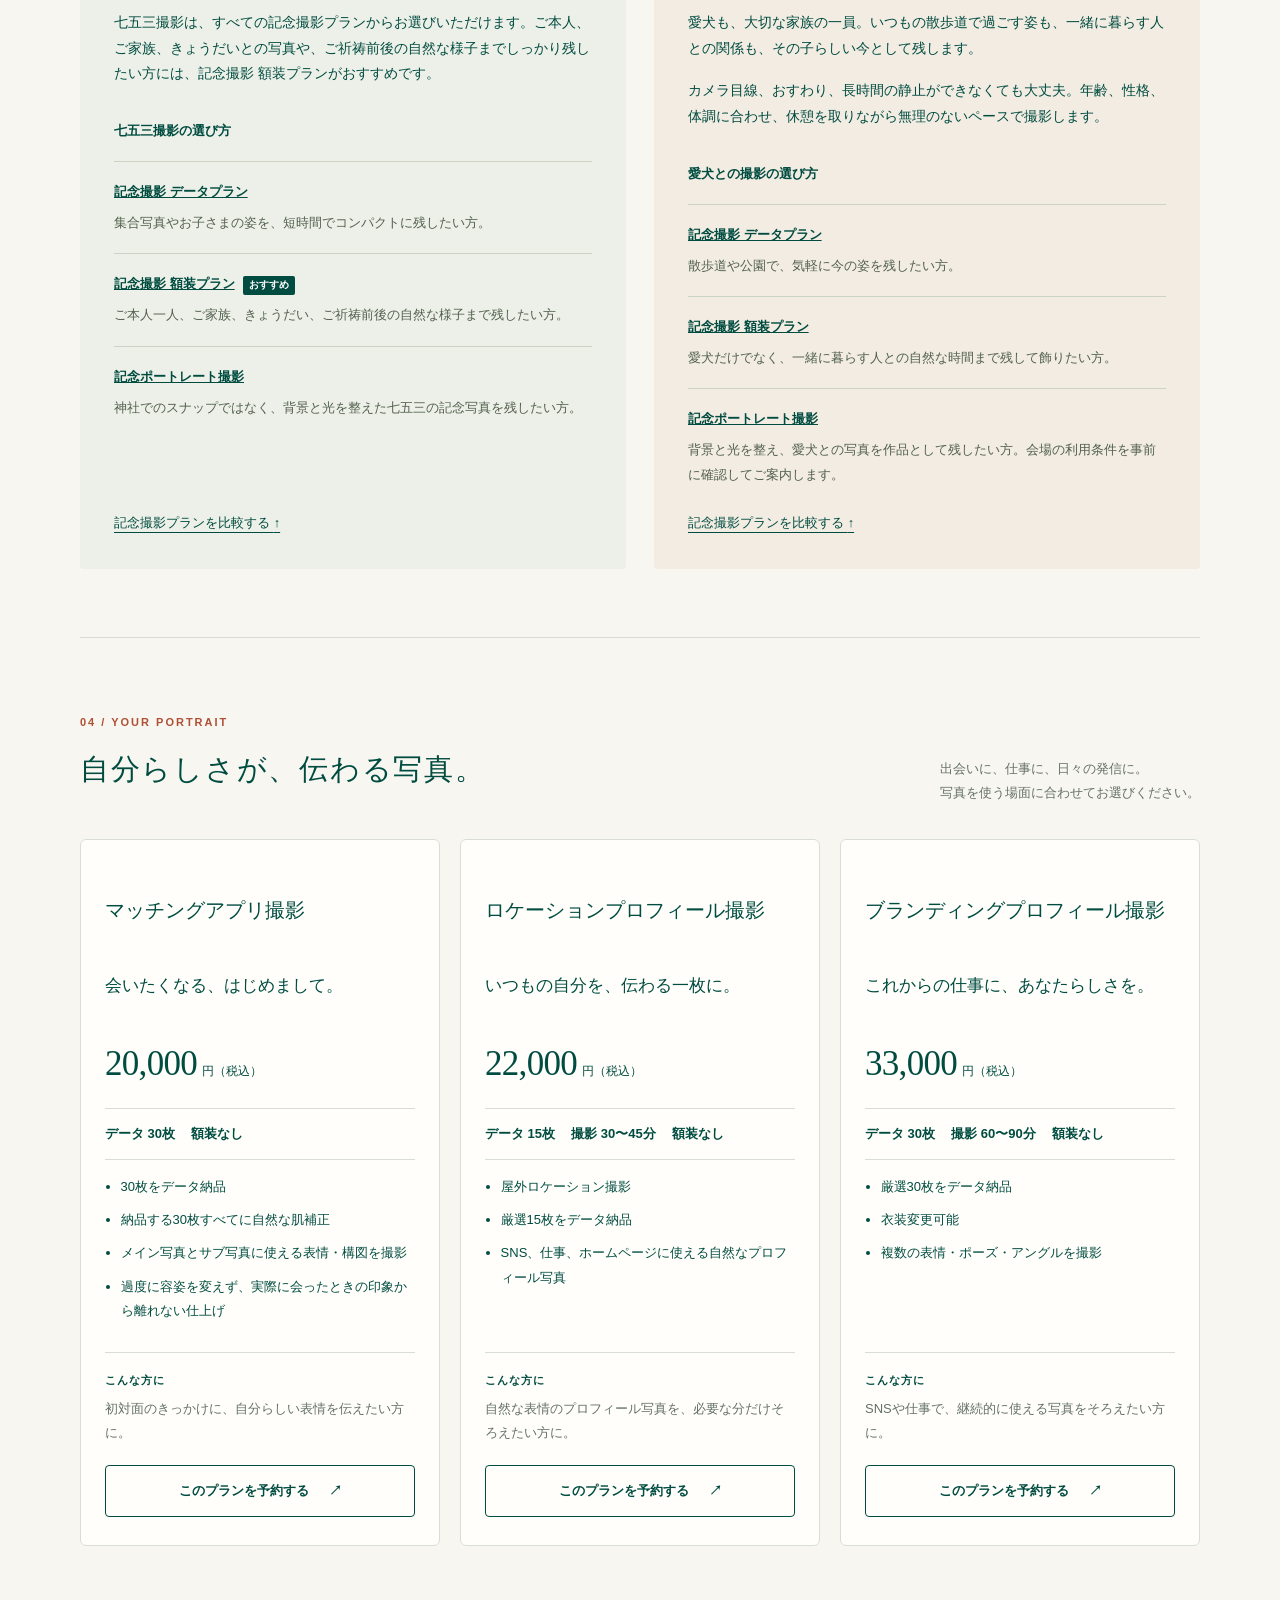
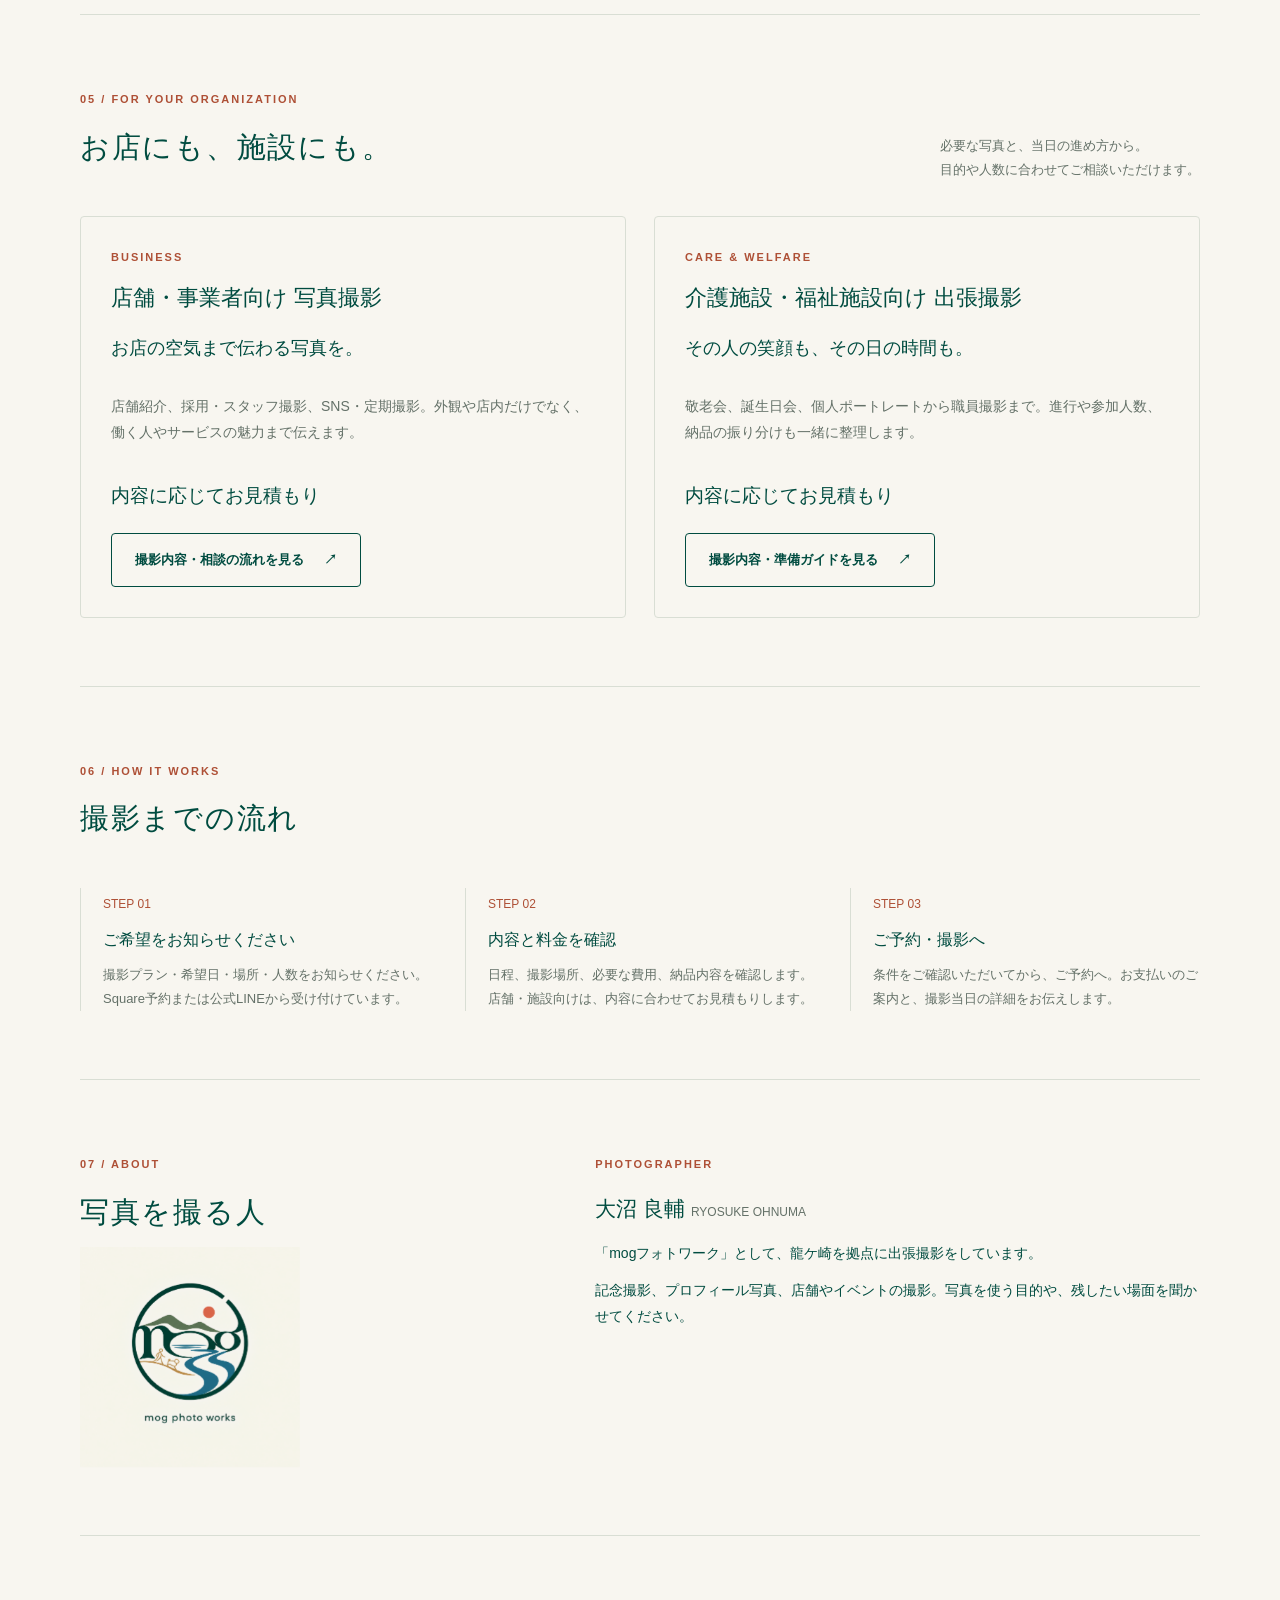
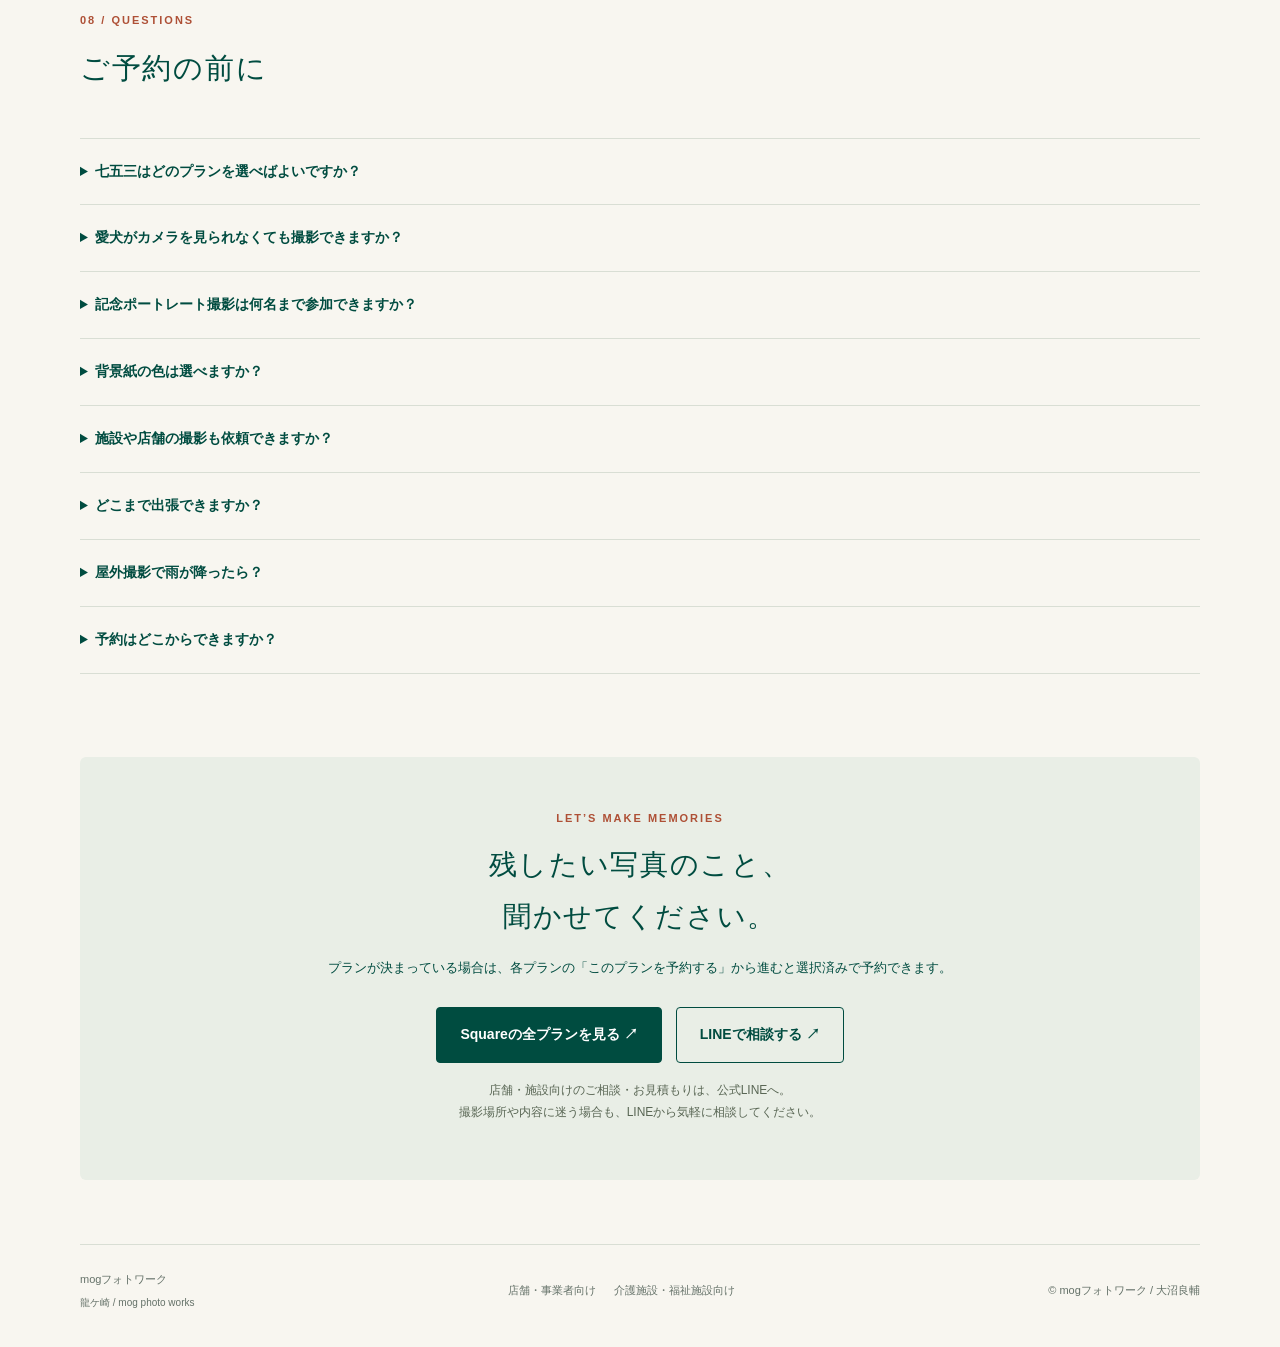
==== commit 4ab8c269: "プラン別のSquare予約リンクを追加" ====
--- a/index.html
+++ b/index.html
@@ -34,7 +34,7 @@
 <p class="plan-summary"><span>データ 15枚</span><span>額装なし</span></p>
 <ul class="plan-facts"><li>屋外ロケーション撮影</li><li>厳選15枚をデータ納品</li><li>誕生日、入学・卒業、結婚記念、カップル、友人同士、愛犬との撮影などに対応</li></ul>
 <p class="plan-recommend"><strong>こんな方に</strong>短時間で気軽に、今の姿を残したい方に。</p>
-<a class="button secondary" href="#booking" aria-label="記念撮影 データプランの予約・相談">予約・相談する <span aria-hidden="true">↗</span></a>
+<a class="button secondary" href="https://book.squareup.com/appointments/hnw331b20ayoka/location/LTMH9V4V33420/services/N6UO6Z4A3QIRZ3D2TU6P6ZJS" aria-label="記念撮影 データプランをSquareで予約する">このプランを予約する <span aria-hidden="true">↗</span></a>
 </article>
 <article class="plan-card featured" id="memory-frame">
 <div class="plan-label">七五三におすすめ</div><h3>記念撮影 額装プラン</h3>
@@ -43,7 +43,7 @@
 <p class="plan-summary"><span>データ 30枚</span><span>A4額装1点付き</span></p>
 <ul class="plan-facts"><li>屋外ロケーション撮影</li><li>厳選30枚をデータ納品</li><li>お気に入りの写真1枚をA4サイズで額装</li><li>フレーム代・送料込み</li></ul>
 <p class="plan-recommend"><strong>こんな方に</strong>自然な表情や、その日の出来事までしっかり残し、撮った写真を暮らしの中に飾りたい方に。</p>
-<a class="button" href="#booking" aria-label="記念撮影 額装プランの予約・相談">予約・相談する <span aria-hidden="true">↗</span></a>
+<a class="button" href="https://book.squareup.com/appointments/hnw331b20ayoka/location/LTMH9V4V33420/services/W7NLC3RQMGIRBWXSXZNPQ5UO" aria-label="記念撮影 額装プランをSquareで予約する">このプランを予約する <span aria-hidden="true">↗</span></a>
 </article>
 <article class="plan-card" id="memory-portrait">
 <div class="plan-label"></div><h3>記念ポートレート撮影</h3>
@@ -52,7 +52,7 @@
 <p class="plan-summary"><span>データ 20枚</span><span>撮影 約60分</span><span>A4額装1点付き</span></p>
 <ul class="plan-facts"><li>龍ケ崎RINKのレンタルスペースで撮影</li><li>背景紙とライティングで、背景と光を整える撮影</li><li>背景紙はグレーまたはホワイトから選択</li><li>1組10名まで</li><li>厳選20枚をデータ納品</li><li>お気に入りの写真1枚をA4サイズで額装</li><li>RINKの会場費・フレーム代・送料込み</li></ul><p class="plan-note">お客様の撮影時間は約60分です。会場は設営・撤収を含めて3時間確保します。</p>
 <p class="plan-recommend"><strong>こんな方に</strong>人物そのものを、上質な記念写真として残したい方に。</p>
-<a class="button secondary" href="#booking" aria-label="記念ポートレート撮影の予約・相談">予約・相談する <span aria-hidden="true">↗</span></a>
+<a class="button secondary" href="https://book.squareup.com/appointments/hnw331b20ayoka/location/LTMH9V4V33420/services/4NY3HXDW3AZB6UH5L7BRLTG5" aria-label="記念ポートレート撮影をSquareで予約する">このプランを予約する <span aria-hidden="true">↗</span></a>
 </article></div></section>
 <section class="section" id="scenes"><div class="sectionhead"><div><span class="eyebrow">03 / YOUR OCCASION</span><h2>人気の撮影シーン</h2></div><p>七五三も、愛犬との時間も。<br>上の記念撮影プランからお選びいただけます。</p></div>
 <div class="scene-grid">
@@ -66,7 +66,7 @@
 <p class="plan-summary"><span>データ 30枚</span><span>額装なし</span></p>
 <ul class="plan-facts"><li>30枚をデータ納品</li><li>納品する30枚すべてに自然な肌補正</li><li>メイン写真とサブ写真に使える表情・構図を撮影</li><li>過度に容姿を変えず、実際に会ったときの印象から離れない仕上げ</li></ul>
 <p class="plan-recommend"><strong>こんな方に</strong>初対面のきっかけに、自分らしい表情を伝えたい方に。</p>
-<a class="button secondary" href="#booking" aria-label="マッチングアプリ撮影の予約・相談">予約・相談する <span aria-hidden="true">↗</span></a>
+<a class="button secondary" href="https://book.squareup.com/appointments/hnw331b20ayoka/location/LTMH9V4V33420/services/5ZFXS7EANIVRXZBQ3ERCQQ4N" aria-label="マッチングアプリ撮影をSquareで予約する">このプランを予約する <span aria-hidden="true">↗</span></a>
 </article>
 <article class="plan-card" id="profile-location">
 <div class="plan-label"></div><h3>ロケーションプロフィール撮影</h3>
@@ -75,7 +75,7 @@
 <p class="plan-summary"><span>データ 15枚</span><span>撮影 30〜45分</span><span>額装なし</span></p>
 <ul class="plan-facts"><li>屋外ロケーション撮影</li><li>厳選15枚をデータ納品</li><li>SNS、仕事、ホームページに使える自然なプロフィール写真</li></ul>
 <p class="plan-recommend"><strong>こんな方に</strong>自然な表情のプロフィール写真を、必要な分だけそろえたい方に。</p>
-<a class="button secondary" href="#booking" aria-label="ロケーションプロフィール撮影の予約・相談">予約・相談する <span aria-hidden="true">↗</span></a>
+<a class="button secondary" href="https://book.squareup.com/appointments/hnw331b20ayoka/location/LTMH9V4V33420/services/ILS72CWYIV2L7ZRYO7YTSQSO" aria-label="ロケーションプロフィール撮影をSquareで予約する">このプランを予約する <span aria-hidden="true">↗</span></a>
 </article>
 <article class="plan-card" id="profile-branding">
 <div class="plan-label"></div><h3>ブランディングプロフィール撮影</h3>
@@ -84,7 +84,7 @@
 <p class="plan-summary"><span>データ 30枚</span><span>撮影 60〜90分</span><span>額装なし</span></p>
 <ul class="plan-facts"><li>厳選30枚をデータ納品</li><li>衣装変更可能</li><li>複数の表情・ポーズ・アングルを撮影</li></ul>
 <p class="plan-recommend"><strong>こんな方に</strong>SNSや仕事で、継続的に使える写真をそろえたい方に。</p>
-<a class="button secondary" href="#booking" aria-label="ブランディングプロフィール撮影の予約・相談">予約・相談する <span aria-hidden="true">↗</span></a>
+<a class="button secondary" href="https://book.squareup.com/appointments/hnw331b20ayoka/location/LTMH9V4V33420/services/EWPPUTKWSCQRUR5PEUMYMC3Y" aria-label="ブランディングプロフィール撮影をSquareで予約する">このプランを予約する <span aria-hidden="true">↗</span></a>
 </article></div></section>
 <section class="section" id="corporate"><div class="sectionhead"><div><span class="eyebrow">05 / FOR YOUR ORGANIZATION</span><h2>お店にも、施設にも。</h2></div><p>必要な写真と、当日の進め方から。<br>目的や人数に合わせてご相談いただけます。</p></div><div class="corporate-grid">
 <article class="corporate-card" id="business"><span class="eyebrow">BUSINESS</span><h3>店舗・事業者向け 写真撮影</h3><p class="tagline">お店の空気まで伝わる写真を。</p><p>店舗紹介、採用・スタッフ撮影、SNS・定期撮影。外観や店内だけでなく、働く人やサービスの魅力まで伝えます。</p><p class="quote">内容に応じてお見積もり</p><a class="button secondary" href="business.html">撮影内容・相談の流れを見る <span aria-hidden="true">↗</span></a></article>
@@ -100,9 +100,9 @@
 <details><summary>施設や店舗の撮影も依頼できますか？</summary><p>はい。店舗紹介、採用、SNS用の写真、介護・福祉施設の記念撮影や行事に対応します。内容に応じてお見積もりしますので、公式LINEからご相談ください。</p></details>
 <details><summary>どこまで出張できますか？</summary><p>龍ケ崎を拠点にしています。撮影をご希望の市町村や会場をお知らせください。対応可否と必要な費用を、ご予約前にご案内します。</p></details>
 <details><summary>屋外撮影で雨が降ったら？</summary><p>撮影場所や内容に合わせてご相談します。日程変更やキャンセルの条件は、ご予約前にご確認ください。</p></details>
-<details><summary>予約はどこからできますか？</summary><p>個人向け撮影はSquare予約または公式LINEから。店舗・施設向けのご相談・お見積もりは公式LINEで承っています。ご希望のプランが予約ページにない場合は、LINEからプラン名をお知らせください。</p></details>
+<details><summary>予約はどこからできますか？</summary><p>各プランの「このプランを予約する」から進むと、そのプランを選択済みのSquare予約画面が開きます。店舗・施設向けのご相談・お見積もりは公式LINEで承っています。</p></details>
 </section>
-<section class="booking" id="booking"><span class="eyebrow">LET’S MAKE MEMORIES</span><h2>残したい写真のこと、<br>聞かせてください。</h2><p>プラン名・希望日・撮影場所を添えて、ご相談ください。</p><div class="actions"><a class="button" id="square-link" href="https://app.squareup.com/appointments/book/hnw331b20ayoka/LTMH9V4V33420/start">Squareで予約する ↗</a><a class="button secondary" id="line-link" href="https://lin.ee/82Gytmp">LINEで相談する ↗</a></div><p class="status">ご希望のプランが予約ページにない場合は、LINEからプラン名をお知らせください。<br>店舗・施設向けのご相談・お見積もりは、公式LINEへ。</p></section>
+<section class="booking" id="booking"><span class="eyebrow">LET’S MAKE MEMORIES</span><h2>残したい写真のこと、<br>聞かせてください。</h2><p>プランが決まっている場合は、各プランの「このプランを予約する」から進むと選択済みで予約できます。</p><div class="actions"><a class="button" id="square-link" href="https://book.squareup.com/appointments/hnw331b20ayoka/location/LTMH9V4V33420/services">Squareの全プランを見る ↗</a><a class="button secondary" id="line-link" href="https://lin.ee/82Gytmp">LINEで相談する ↗</a></div><p class="status">店舗・施設向けのご相談・お見積もりは、公式LINEへ。<br>撮影場所や内容に迷う場合も、LINEから気軽に相談してください。</p></section>
 </main>
 <footer class="footer"><div><a href="index.html">mogフォトワーク</a><span class="footer-sub">龍ケ崎 / mog photo works</span></div><nav aria-label="フッターナビゲーション"><a href="business.html">店舗・事業者向け</a><a href="facilities.html">介護施設・福祉施設向け</a></nav><span>© mogフォトワーク / 大沼良輔</span></footer>
 </div>
--- a/styles.css
+++ b/styles.css
@@ -28,3 +28,56 @@
 @media(max-width:760px){.desktop-nav{display:none}.mobile-nav{display:block;position:relative;font-size:13px}.mobile-nav>summary{list-style:none;border:1px solid var(--line);border-radius:3px;padding:10px 14px;font-weight:400}.mobile-nav>summary::-webkit-details-marker{display:none}.mobile-nav>summary span{margin-left:15px}.mobile-nav nav{position:absolute;right:0;top:100%;background:var(--white);border:1px solid var(--line);border-radius:4px;width:230px;padding:10px 20px;z-index:20;box-shadow:0 8px 25px #263b3214}.mobile-nav nav a{display:block;padding:12px 0;border-bottom:1px solid var(--line);text-decoration:none}.mobile-nav nav a:last-child{border:0}.plan-grid,.scene-grid,.corporate-grid,.split-section{grid-template-columns:1fr;gap:20px}.plan-card{padding:24px}.plan-label{min-height:0;margin-bottom:7px}.plan-label:empty{display:none}.plan-card h3{min-height:0;font-size:22px}.plan-catch{min-height:0;margin-top:8px}.price{margin:16px 0 20px;font-size:37px}.plan-recommend{margin-top:8px}.scene{padding:25px}.scene h3{font-size:27px}.corporate-card,.info-card{padding:24px}.corporate-card h3{font-size:21px}.corporate-card .button{width:100%}.detail-hero{padding:35px 0 48px}.detail-catch{font-size:21px!important}.page-index{gap:12px 20px;font-size:12px}.process-list{grid-template-columns:1fr 1fr;gap:16px}.checklist-columns{grid-template-columns:1fr}.footer{flex-wrap:wrap}.footer nav{width:100%;font-size:11px;order:3}.sectionhead h2{font-size:27px}.booking .status{font-size:12px!important;line-height:1.9}.plan-facts{font-size:14px}}
 @media(prefers-reduced-motion:reduce){.menu{transition:none}}
 @media print{body{background:#fff;color:#172d25;font-size:11pt}.wrap{width:100%;max-width:none}.nav,.draft,.skip-link,.page-index,.booking,.footer,.print-button{display:none!important}.section{padding:22px 0;break-inside:auto}.detail-hero{padding:0 0 20px}.detail-hero .button{display:none}.detail-hero h1{font-size:24pt}.section h2{font-size:18pt}.corporate-grid,.split-section,.checklist-columns{display:block}.info-card{break-inside:avoid;margin:12px 0;padding:16px}.process-list{grid-template-columns:1fr 1fr}.faq details{break-inside:avoid}.faq details p{display:block}a{text-decoration:none}}
+
+
+@media screen {
+/* Readability study: hero and memorial pricing only. */
+.hero, #memorial {color:#26332d}
+.hero {grid-template-columns:1fr 1.2fr;gap:42px;padding-top:38px;padding-bottom:72px}
+.hero h1 {color:#004c40;font-size:clamp(34px,3.5vw,46px);font-weight:600;line-height:1.55;letter-spacing:.025em;margin:20px 0 26px}
+.hero p {font-size:18px;line-height:1.9;letter-spacing:.015em;margin:0 0 18px}
+.hero p + p {font-size:16px;color:#40524a}
+.hero .eyebrow {font-size:13px;letter-spacing:.12em;color:#a44229;display:inline-flex;align-items:center;gap:10px}
+.hero .eyebrow:before {content:'';width:10px;height:10px;border-radius:50%;background:#c66b39}
+.hero .button {font-size:16px;font-weight:700;min-height:58px;margin-top:8px;padding:15px 22px;border-radius:6px;gap:12px}
+.hero figcaption {font-size:12px;color:#526057;letter-spacing:.12em}
+#memorial {padding:64px 0 72px}
+#memorial .sectionhead {align-items:center;margin-bottom:32px}
+#memorial .sectionhead .eyebrow {font-size:13px;letter-spacing:.12em;color:#a44229}
+#memorial h2 {font-family:inherit;font-size:32px;line-height:1.5;font-weight:700;letter-spacing:.02em;color:#004c40;margin:12px 0}
+#memorial .sectionhead p {font-size:17px;color:#40524a;line-height:1.85;max-width:390px}
+#memorial .plan-grid {gap:22px}
+#memorial .plan-card {padding:28px 24px;background:#fffefa;border:1px solid #cdd7cf;border-radius:12px;color:#26332d;box-shadow:0 5px 18px #004c4006}
+#memorial .plan-card.featured {background:#f1f5e9;border:2px solid #004c40;padding:27px 23px}
+#memorial .plan-label {font-size:14px;min-height:28px;font-weight:700;letter-spacing:.025em;color:#a44229;margin-bottom:14px}
+#memorial .plan-label:not(:empty) {background:#fae6ce;border-radius:4px;padding:3px 10px;align-self:flex-start}
+#memorial .plan-card h3 {font-size:23px;font-weight:700;line-height:1.5;letter-spacing:.015em;color:#004c40;min-height:69px}
+#memorial .plan-catch {font-family:inherit;font-size:18px;font-weight:500;line-height:1.65;min-height:60px;margin-top:12px}
+#memorial .price {font-family:inherit;font-size:42px;font-weight:700;letter-spacing:-.035em;margin:16px 0 24px;font-variant-numeric:tabular-nums;color:#004c40}
+#memorial .price span {font-family:inherit;font-size:14px;letter-spacing:0;white-space:nowrap}
+#memorial .plan-summary {font-size:16px;font-weight:700;line-height:1.8;gap:6px 14px;border-color:#cdd7cf;padding:16px 0;margin-bottom:18px}
+#memorial .plan-facts {font-size:16px;line-height:1.85;padding-left:1.15em;margin-bottom:22px}
+#memorial .plan-facts li {margin-bottom:10px;padding-left:2px}
+#memorial .plan-facts li::marker {color:#a44229}
+#memorial .plan-note {font-size:15px;line-height:1.85;background:#edf1e8;padding:14px;border-radius:6px}
+#memorial .plan-recommend {font-size:16px;color:#40524a;padding-top:20px;border-color:#cdd7cf;line-height:1.85}
+#memorial .plan-recommend strong {font-size:14px;color:#004c40;letter-spacing:.02em;margin-bottom:8px}
+#memorial .plan-card .button {font-size:16px;font-weight:700;min-height:56px;border-radius:6px;padding:13px 16px}
+@media(min-width:761px) and (max-width:1000px){
+ .hero{grid-template-columns:1fr 1.1fr;gap:28px}.hero p{font-size:17px}.hero p br{display:none}
+ #memorial .plan-grid{grid-template-columns:repeat(2,minmax(0,1fr))}
+}
+@media(max-width:760px){
+ .hero{grid-template-columns:1fr;gap:28px;padding:22px 0 44px}
+ .hero h1{font-size:clamp(30px,8.5vw,36px);line-height:1.55;margin:18px 0 24px;letter-spacing:.015em}
+ .hero p{font-size:18px;max-width:none}.hero p br{display:none}.hero p+p{font-size:16px}.hero p+p br{display:block}
+ .hero .button{width:100%;margin-top:6px;font-size:16px;padding:14px 12px}
+ #memorial{padding:40px 0 48px}#memorial h2{font-size:28px}
+ #memorial .sectionhead p{font-size:17px}#memorial .plan-grid{grid-template-columns:1fr;gap:24px}
+ #memorial .plan-card{padding:26px 24px}#memorial .plan-card.featured{padding:25px 23px}
+ #memorial .plan-label{min-height:0;margin-bottom:14px}#memorial .plan-label:empty{display:none}
+ #memorial .plan-card h3{font-size:23px;min-height:0}#memorial .plan-catch{min-height:0}
+ #memorial .price{font-size:42px}#memorial .plan-recommend{margin-top:auto}
+}
+@media(max-width:360px){#memorial .plan-card{padding:23px 18px}#memorial .plan-card.featured{padding:22px 17px}#memorial .price{font-size:38px}}
+}
